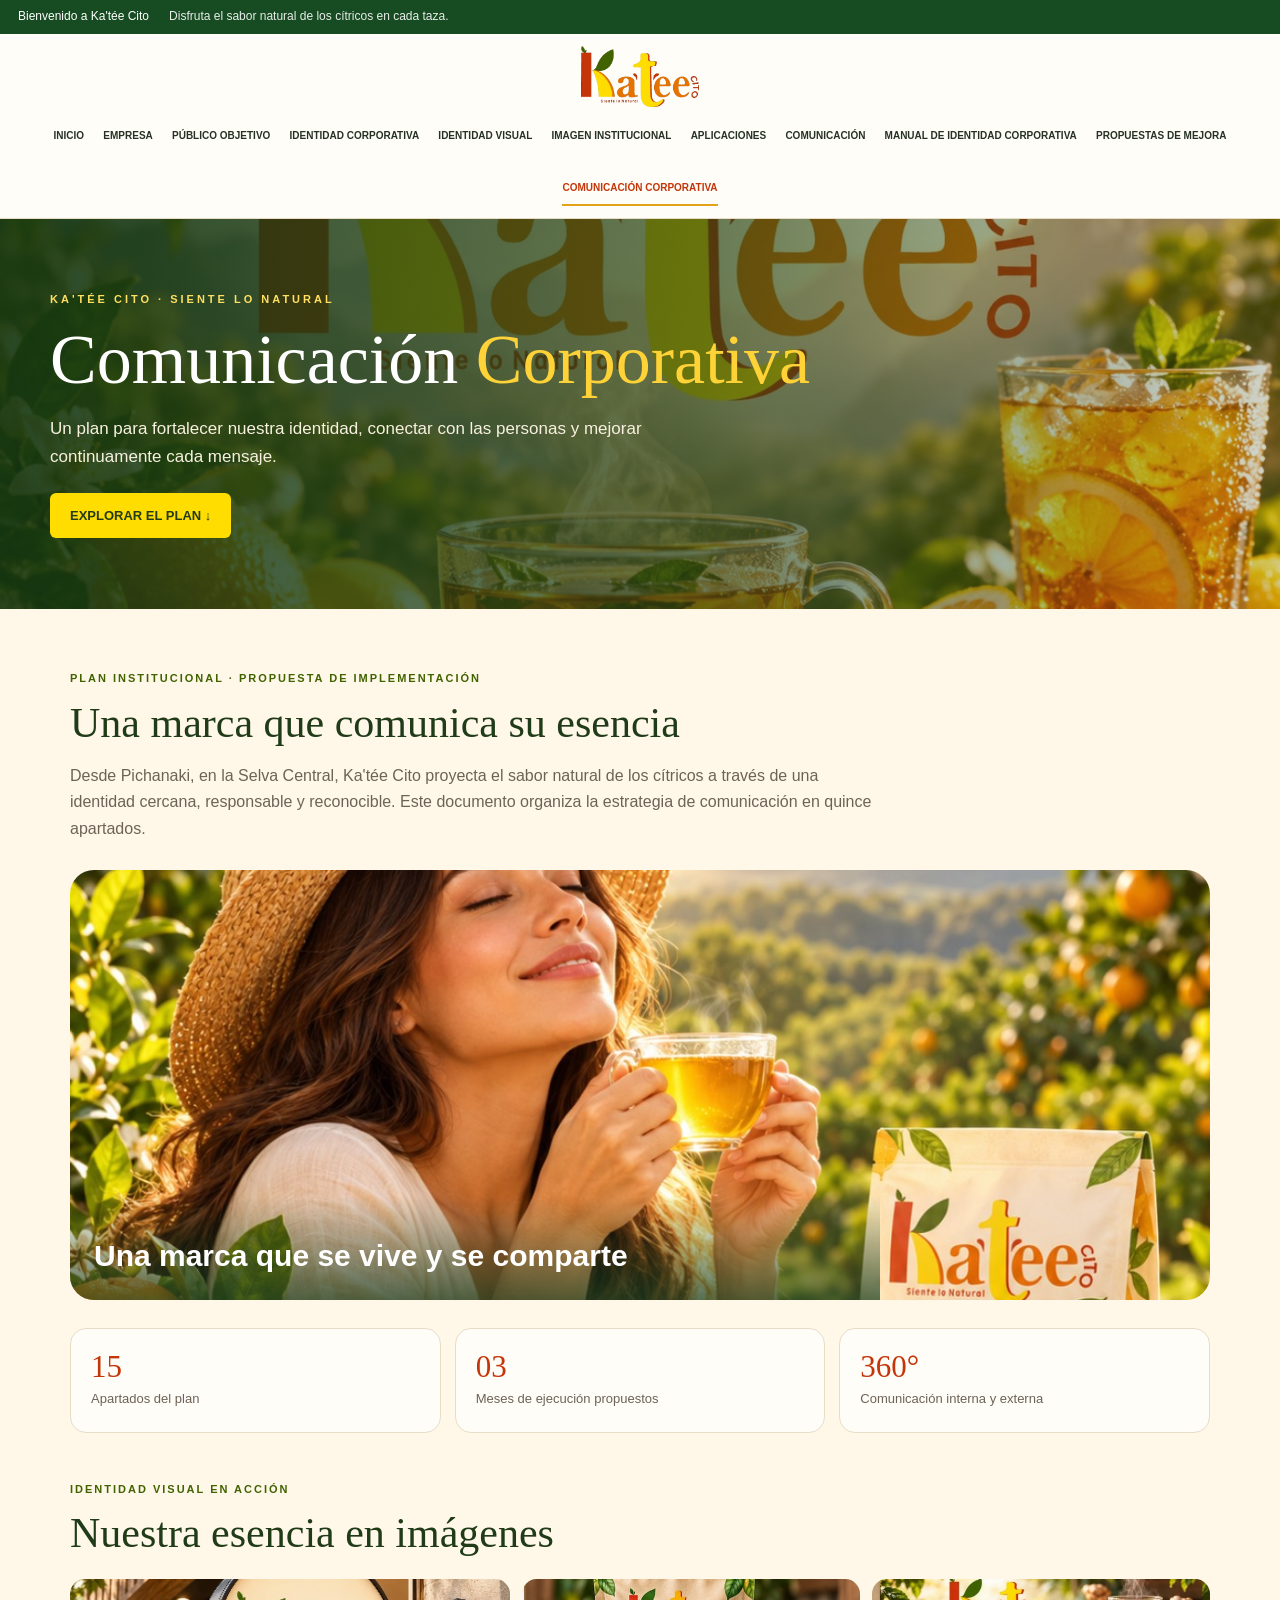
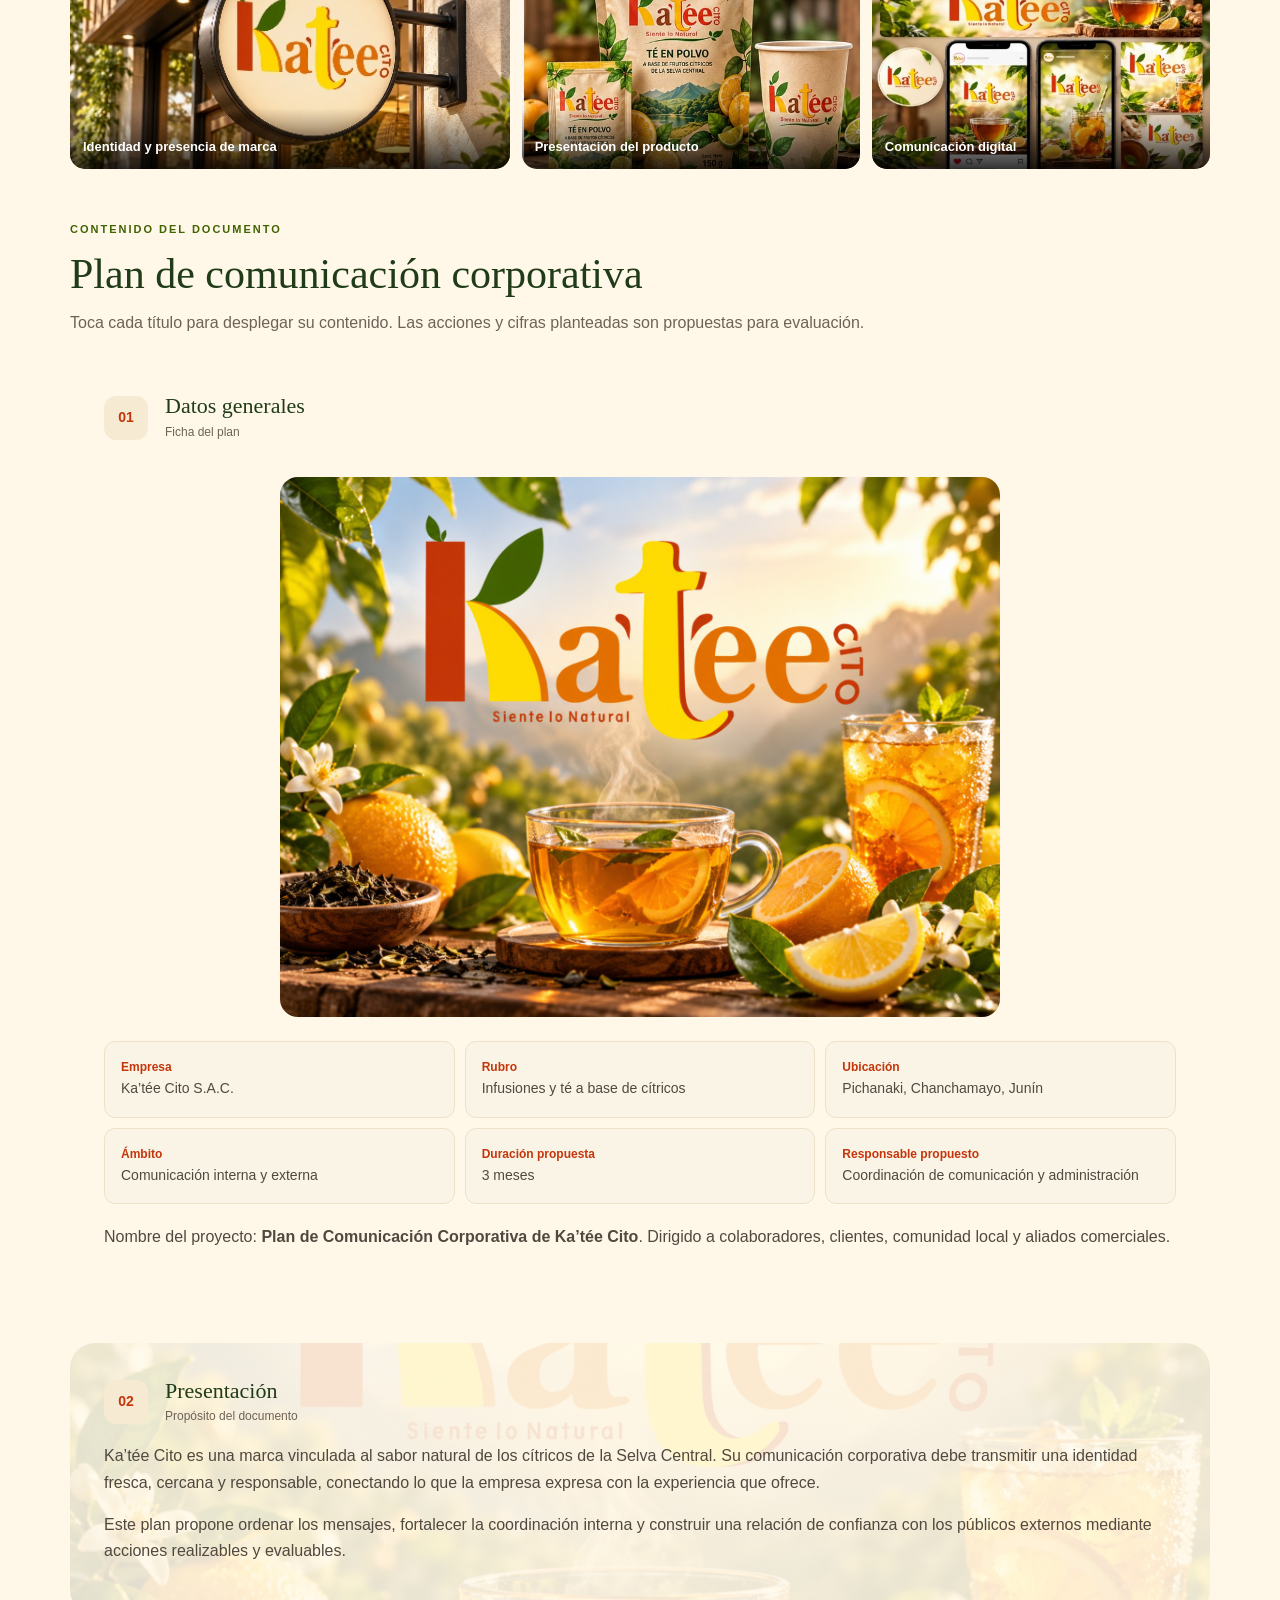
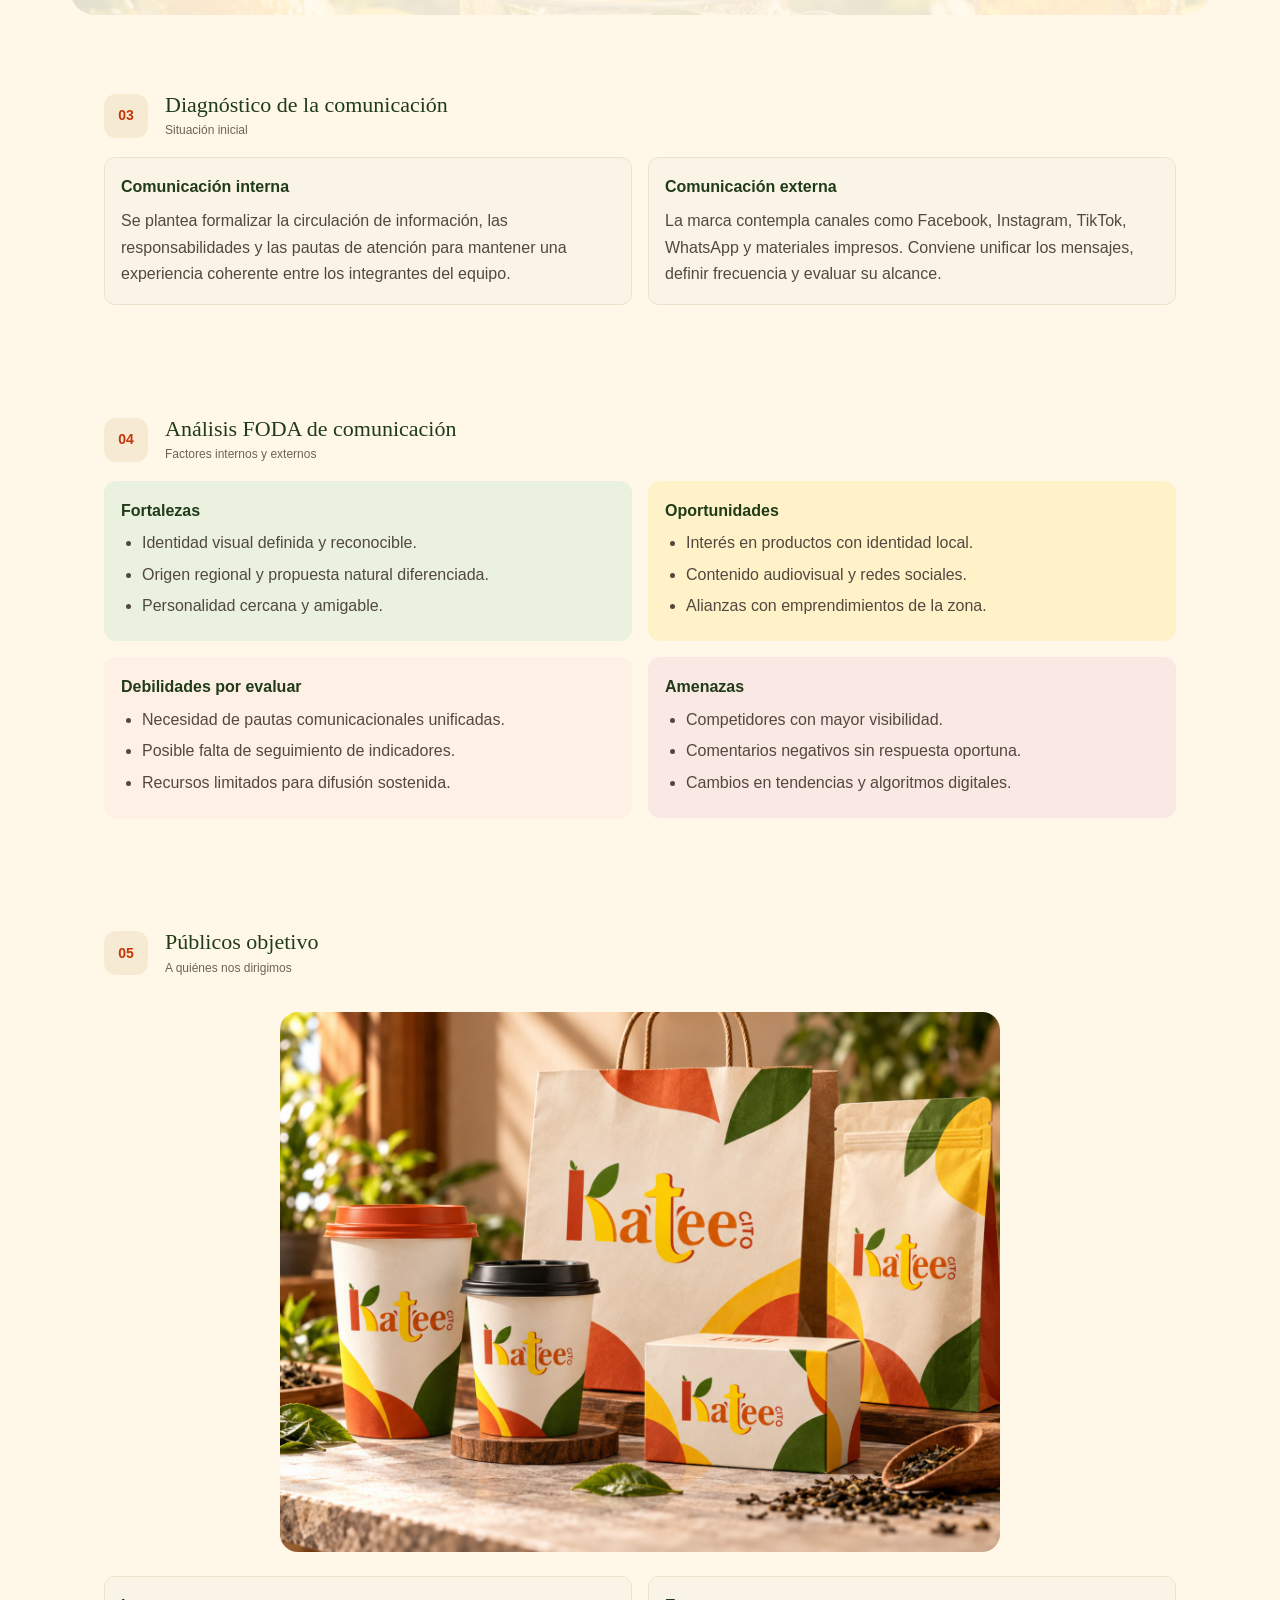
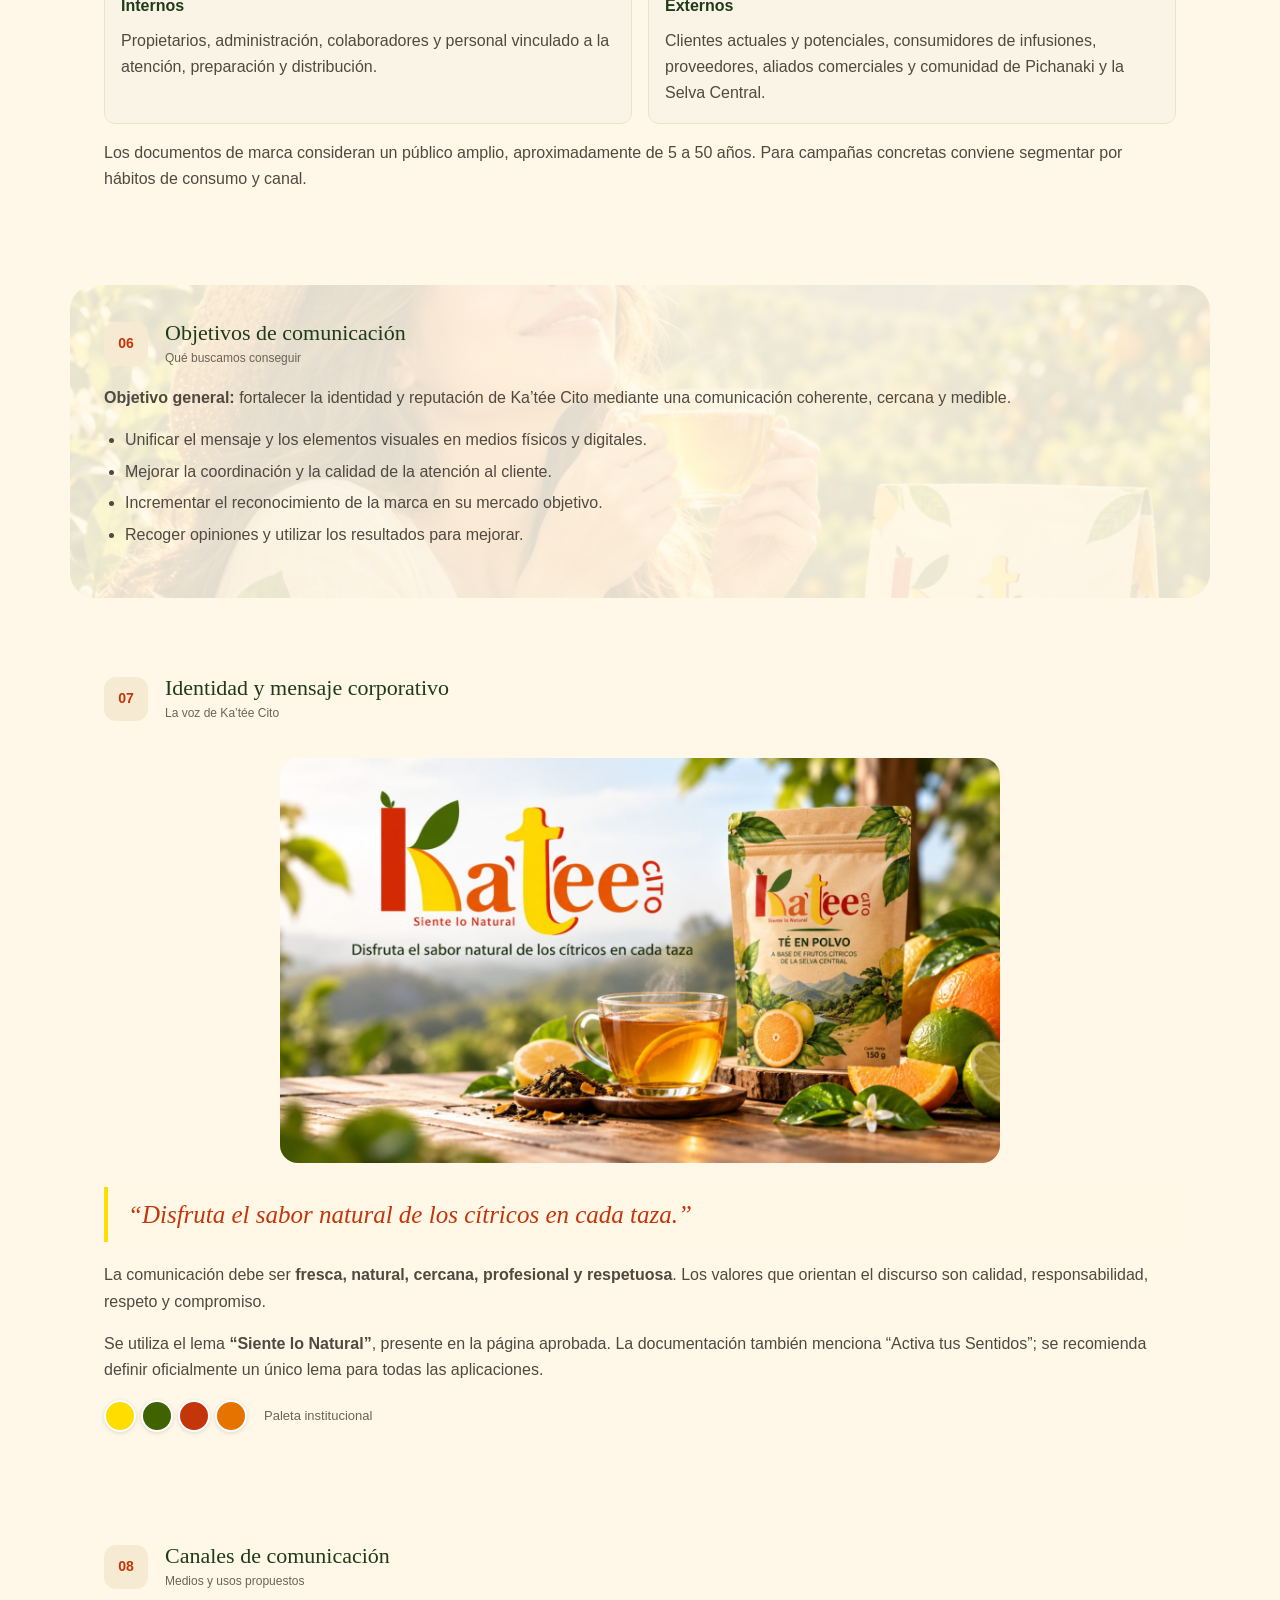
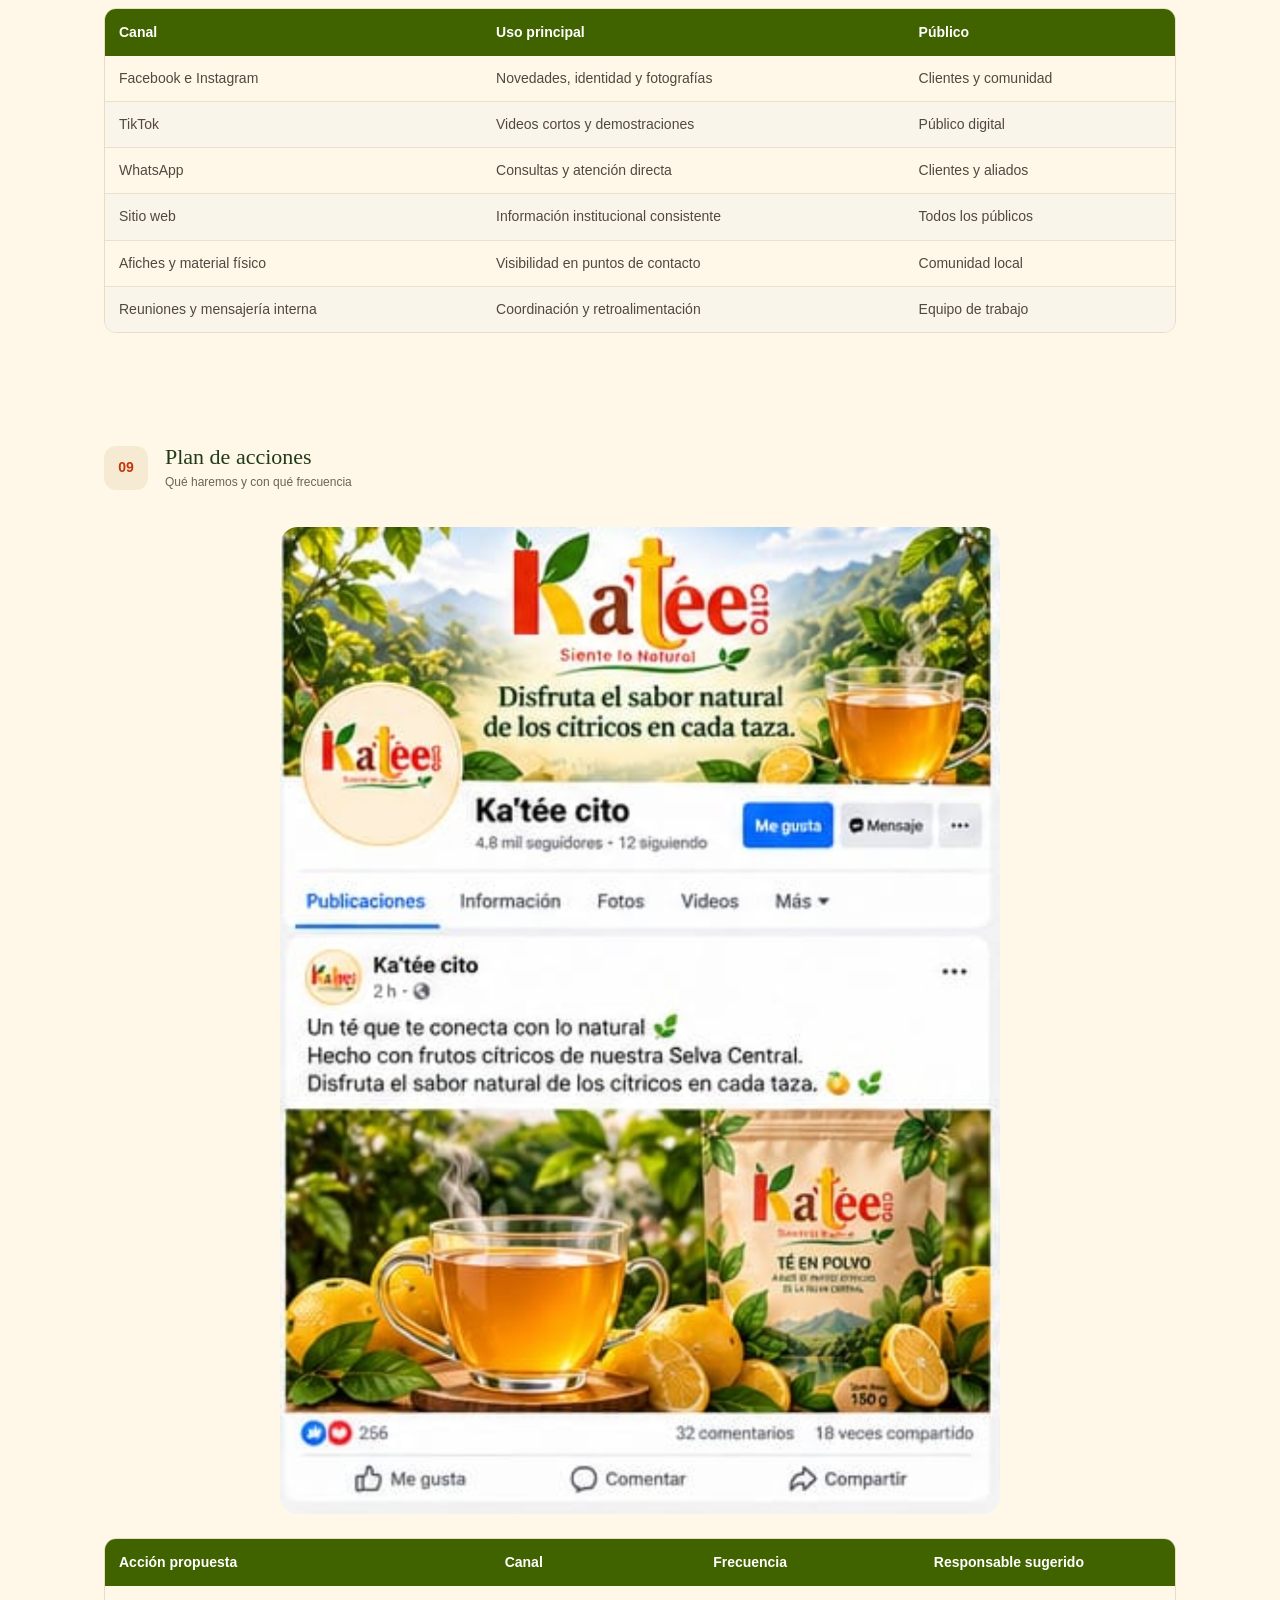
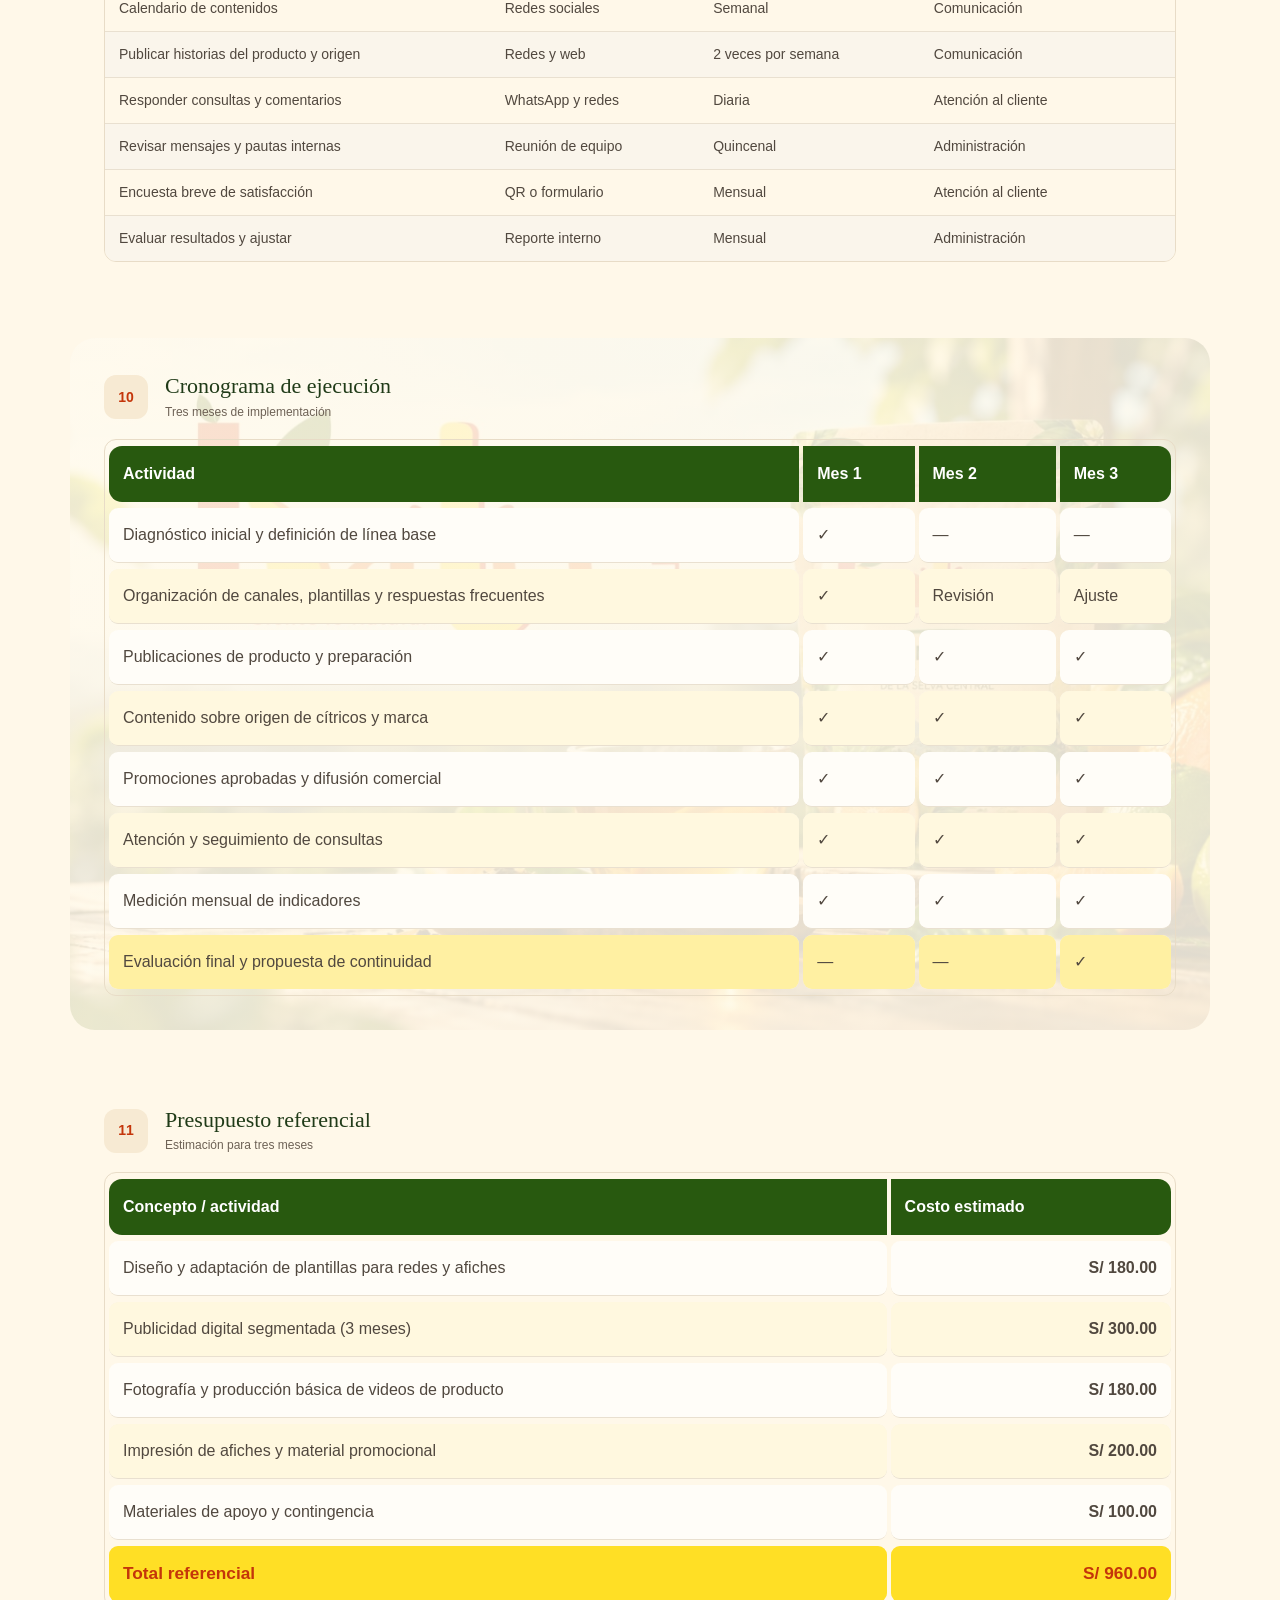
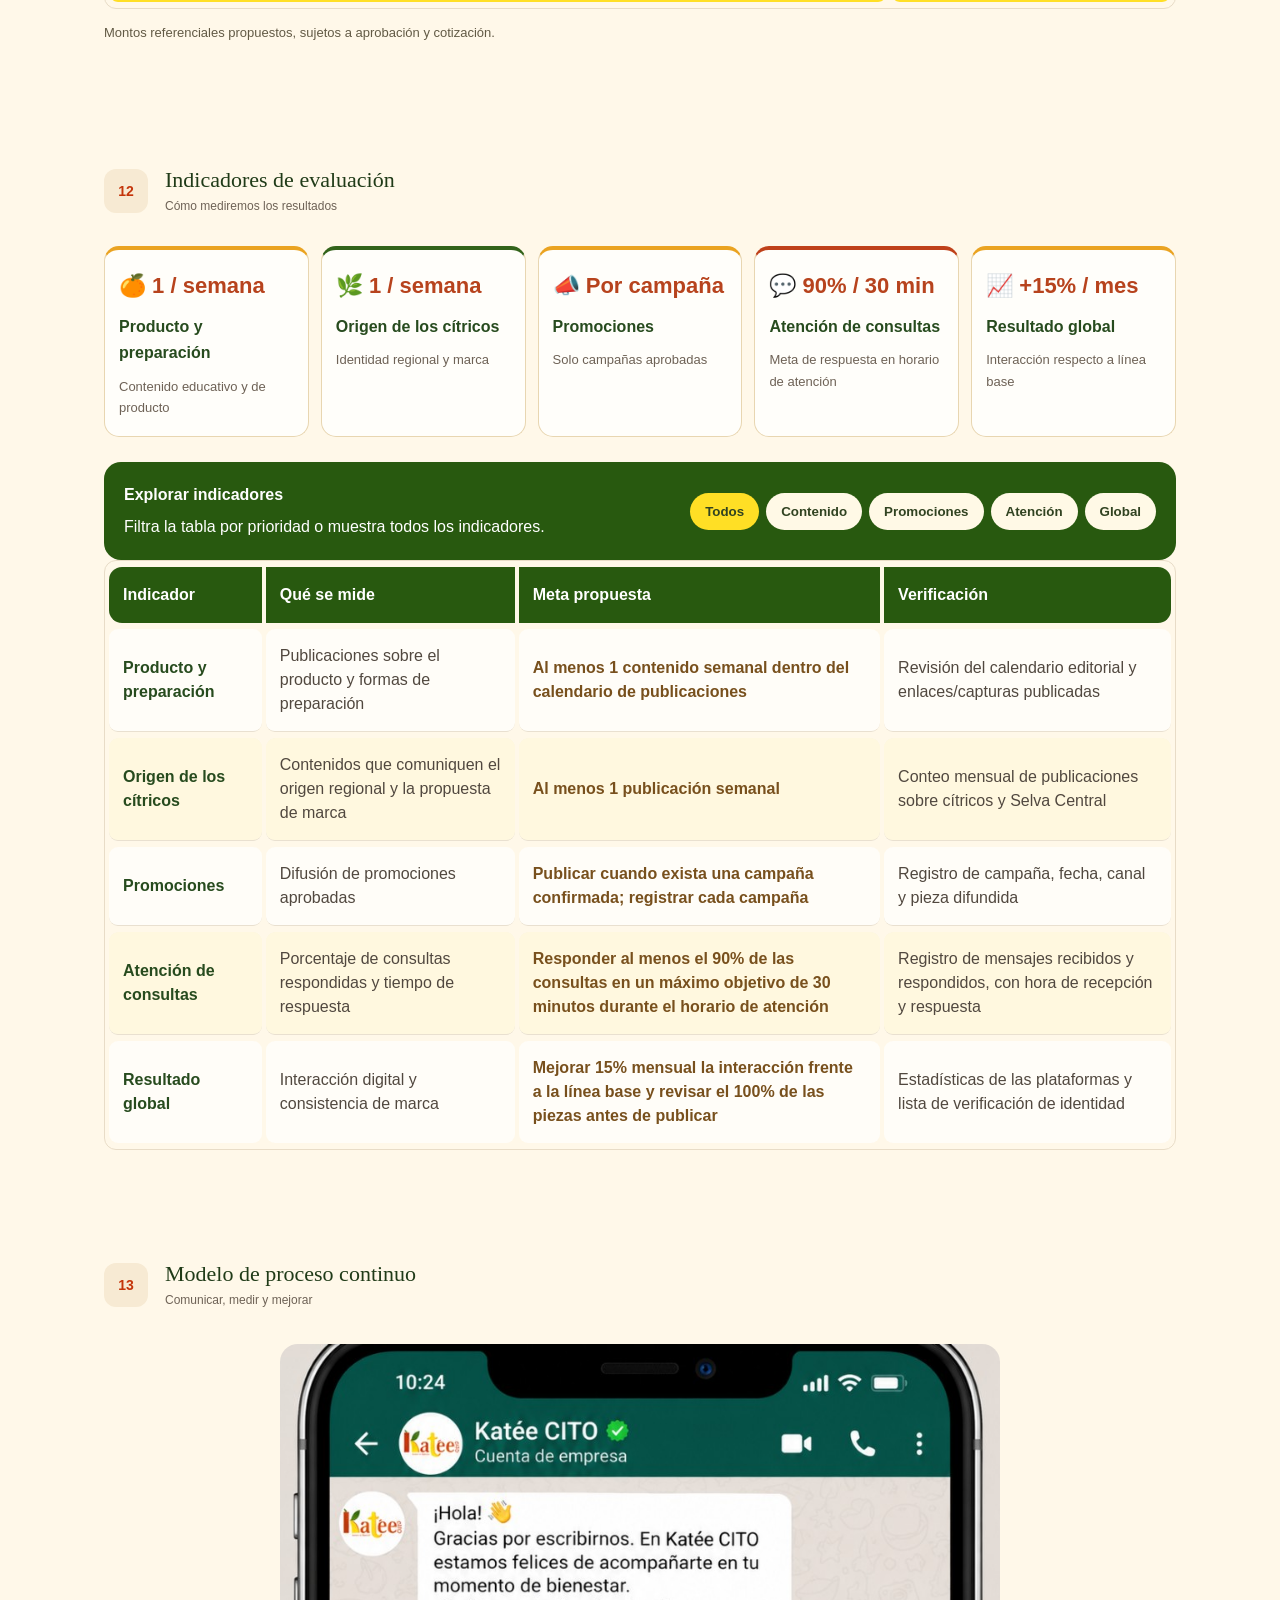
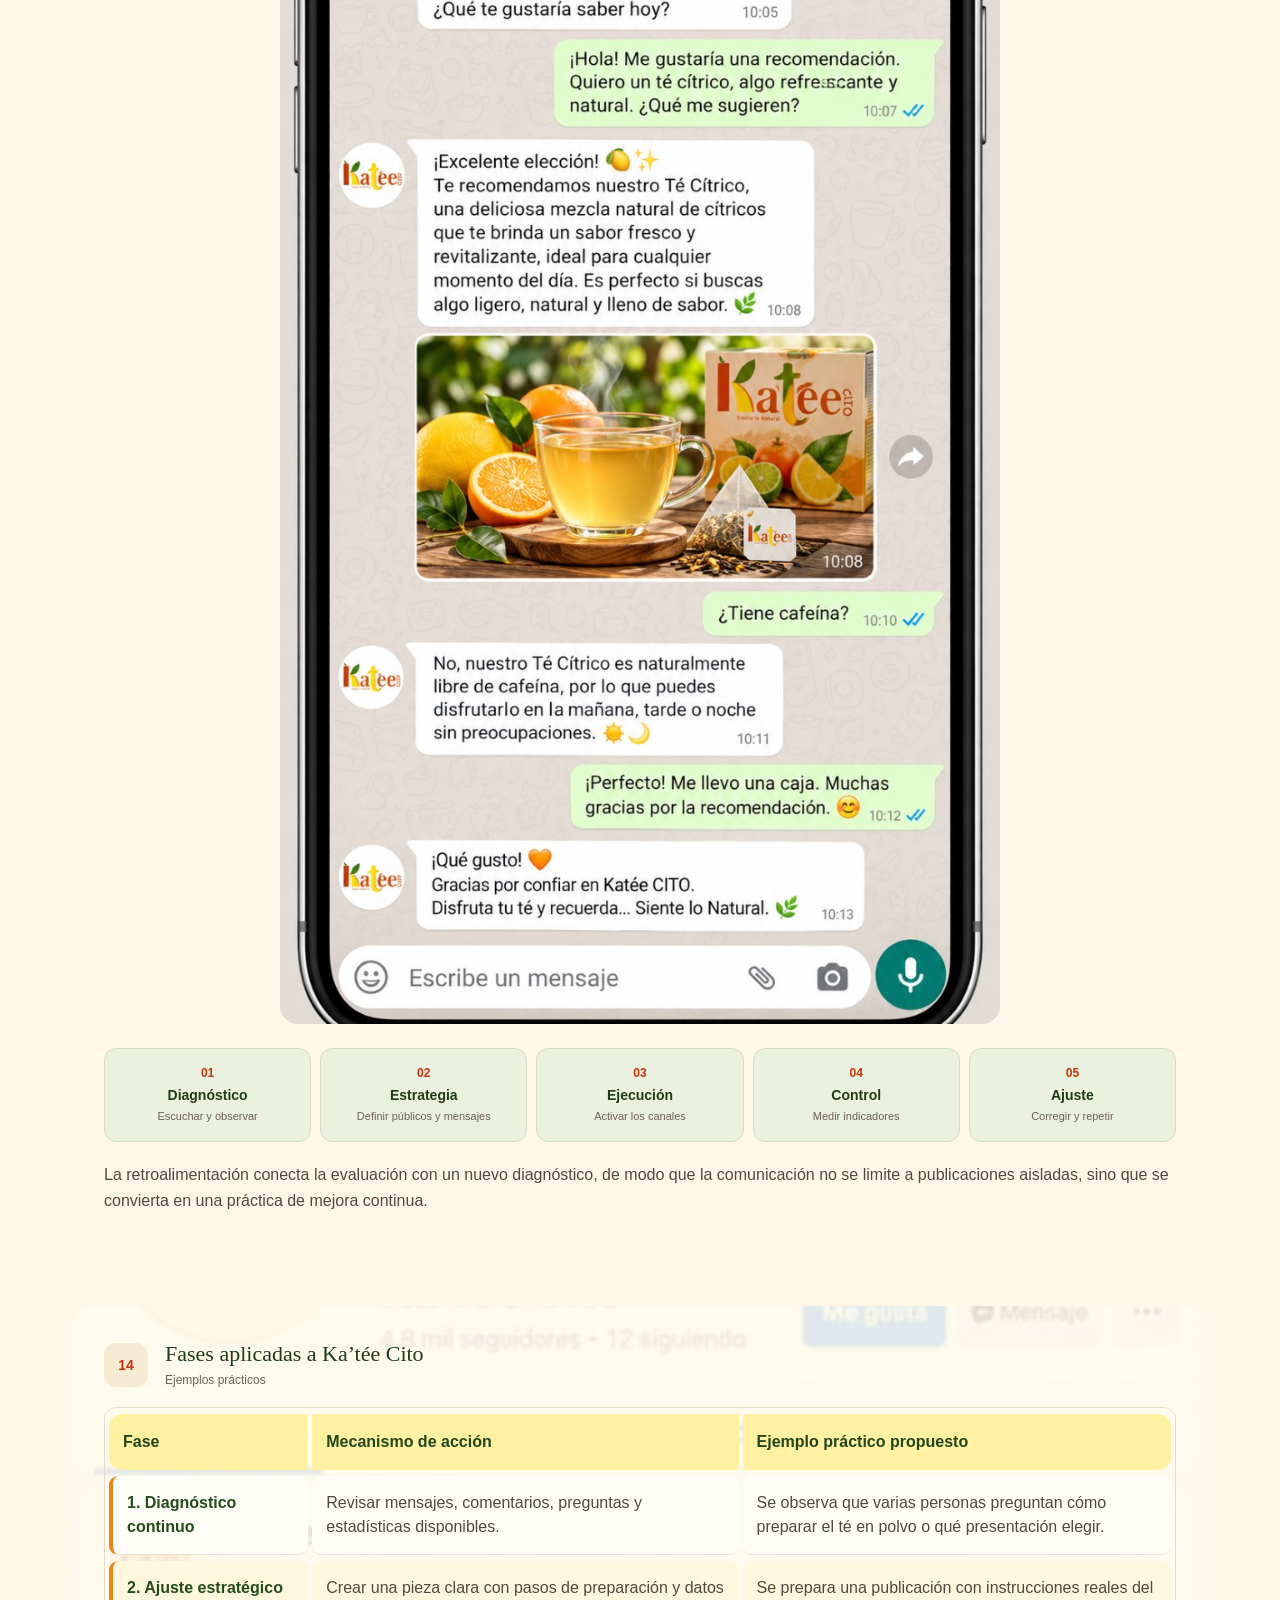
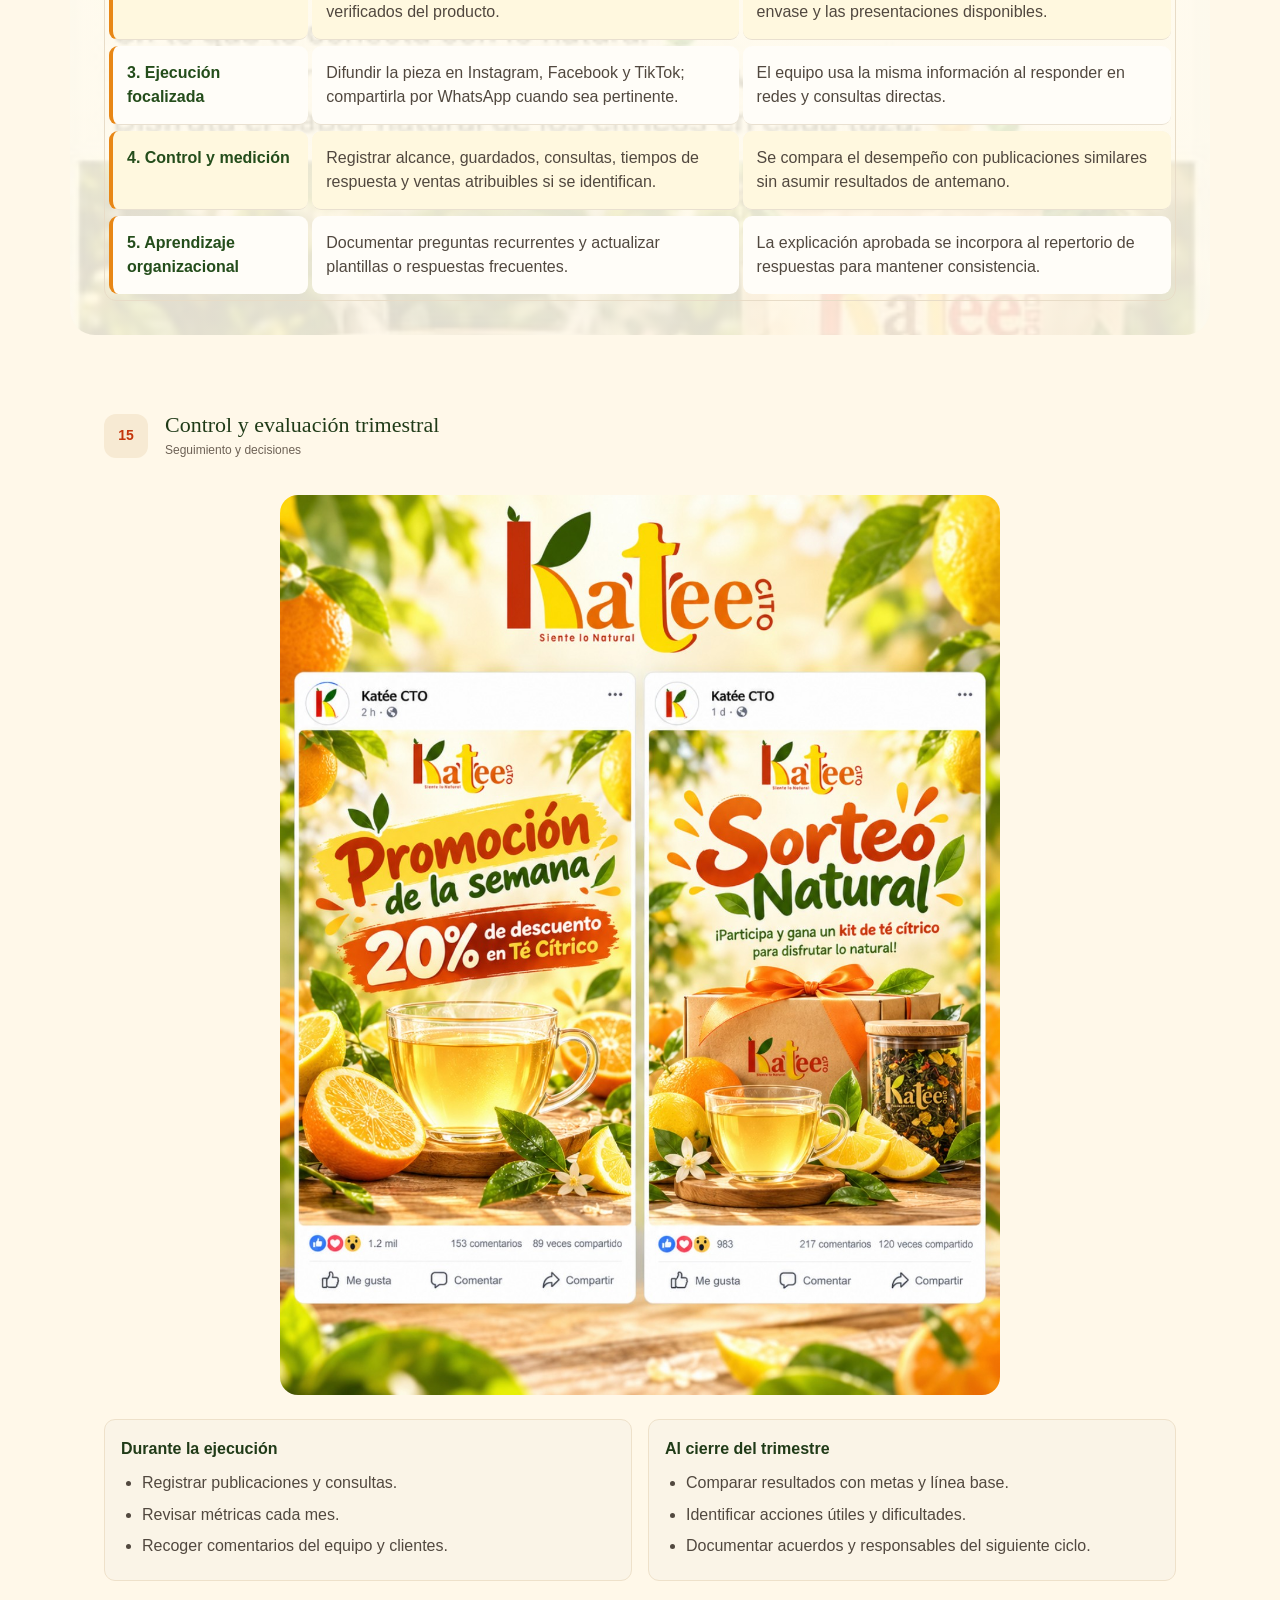
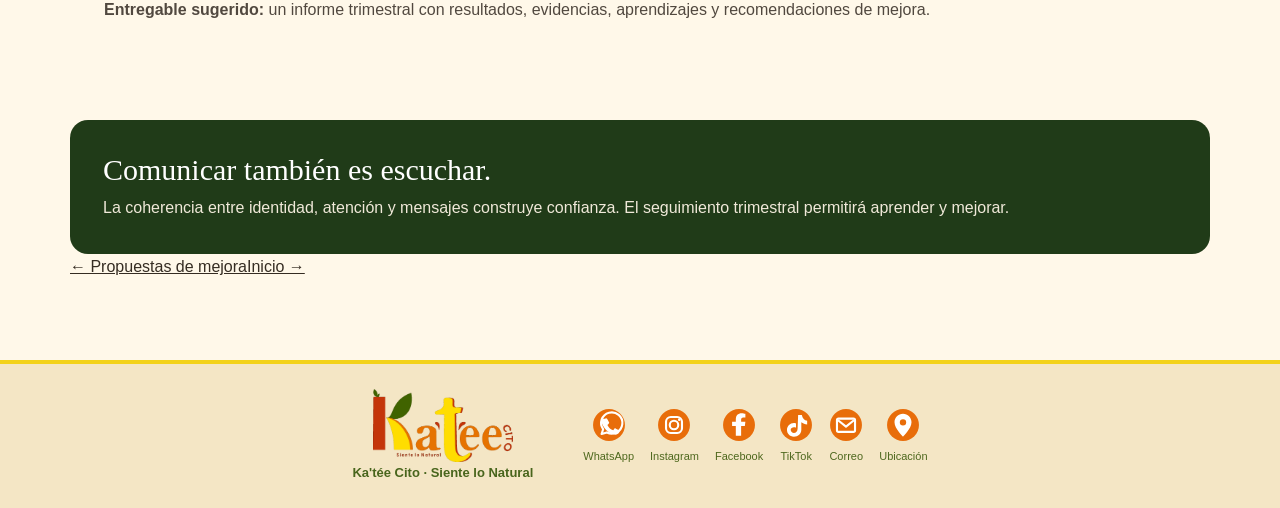
==== comunicacion-corporativa.html @ ebc29ef4 "Primera version Kateecito" ====
<!DOCTYPE html>

<html lang="es"><head><meta charset="utf-8"/><meta content="width=device-width, initial-scale=1" name="viewport"/><meta content="#fff8e9" name="theme-color"/><meta content="Plan de Comunicación Corporativa de Ka'tée Cito: diagnóstico, objetivos, acciones, cronograma y evaluación." name="description"/><title>Comunicación corporativa | Ka'tée Cito</title><style>
:root{--green:#406300;--dark:#203b18;--orange:#E67300;--red:#C4350A;--yellow:#FFDD00;--cream:#fff8e9;--ink:#352c22;--muted:#6e6256;--border:#e8dcc7}*{box-sizing:border-box}html{scroll-behavior:smooth}body{margin:0;background:var(--cream);color:var(--ink);font:16px/1.65 Arial,Helvetica,sans-serif}a{color:inherit}img{max-width:100%}.top-strip{background:#174b22;color:white;font-size:12px;padding:7px 18px}.top-strip>div{max-width:1320px;margin:auto;display:flex;gap:20px}.top-strip b{font-weight:400;opacity:.9}.site-header{background:#fffdf8;border-bottom:1px solid var(--border);position:relative;z-index:5}.navbar{max-width:1380px;margin:auto;padding:12px 22px;display:flex;flex-direction:column;align-items:center;gap:5px}.brand img{width:142px;height:61px;object-fit:contain}.nav-links{display:flex;justify-content:center;align-items:center;gap:clamp(9px,1.5vw,22px);flex-wrap:wrap}.nav-links a{font-size:clamp(10px,.78vw,12px);font-weight:700;text-decoration:none;text-transform:uppercase;white-space:nowrap;padding:8px 0;color:#263124}.nav-links a:hover,.nav-links a.active{color:var(--red);border-bottom:2px solid #e2a21a}.hero{position:relative;isolation:isolate;min-height:390px;background:linear-gradient(100deg,rgba(20,45,14,.93),rgba(20,45,14,.76) 58%,rgba(20,45,14,.35)),url('img/hero-final/empresa.jpg') center/cover;color:white;display:flex;align-items:center}.hero-inner{width:min(1180px,calc(100% - 36px));margin:auto;padding:65px 0}.eyebrow{display:block;color:#ffdf62;letter-spacing:3px;font-weight:800;font-size:11px;text-transform:uppercase}.hero h1{font:normal clamp(39px,6vw,70px)/1.06 Georgia,serif;max-width:790px;margin:14px 0 18px}.hero h1 em{font-style:normal;color:#ffd338}.hero p{max-width:650px;color:#f8f1df;font-size:17px;margin:0 0 22px}.hero-btn{display:inline-block;background:var(--yellow);color:#233b17;padding:12px 20px;text-decoration:none;font-weight:800;border-radius:6px;font-size:13px}.container{max-width:1180px;margin:auto;padding:55px 20px}.kicker{font-size:11px;letter-spacing:2px;font-weight:800;color:var(--green);text-transform:uppercase}.intro h2,.chapter-title{font:normal clamp(29px,4vw,42px)/1.15 Georgia,serif;color:var(--dark);margin:8px 0 12px}.intro p{max-width:810px;color:var(--muted)}.stat-grid{display:grid;grid-template-columns:repeat(3,1fr);gap:14px;margin:28px 0 42px}.stat{background:#fffdf8;border:1px solid var(--border);border-radius:16px;padding:20px}.stat b{display:block;color:var(--red);font:normal 31px Georgia,serif}.stat span{color:var(--muted);font-size:13px}.gallery{display:grid;grid-template-columns:1.3fr 1fr 1fr;gap:12px;margin:22px 0 46px}.gallery figure{margin:0;position:relative;min-height:190px;border-radius:15px;overflow:hidden;background:#e7d8bc}.gallery img{width:100%;height:100%;position:absolute;inset:0;object-fit:cover}.gallery figcaption{position:absolute;bottom:0;left:0;right:0;background:linear-gradient(transparent,rgba(0,0,0,.8));color:#fff;padding:28px 13px 12px;font-size:13px;font-weight:700}.section{background:#fffdf9;border:1px solid var(--border);border-radius:15px;margin:12px 0;overflow:hidden;box-shadow:0 5px 18px rgba(68,52,25,.035);scroll-margin-top:20px}.section[open]{border-color:#ddc79c;box-shadow:0 9px 24px rgba(68,52,25,.07)}.section summary{display:flex;align-items:center;gap:17px;padding:20px 24px;cursor:pointer;list-style:none}.section summary::-webkit-details-marker{display:none}.num{flex:none;width:44px;height:44px;display:grid;place-items:center;background:#f7ead3;border-radius:12px;color:var(--red);font-weight:800;font-size:14px}.summary-copy{flex:1;min-width:0}.summary-copy strong{display:block;color:var(--dark);font:normal 22px/1.25 Georgia,serif}.summary-copy small{display:block;color:var(--muted);font-size:12px;margin-top:3px}.chev{font-size:26px;color:var(--orange);transition:transform .2s}.section[open] .chev{transform:rotate(180deg)}.section-body{padding:0 24px 26px 85px;color:#51483f}.section-body p:first-child{margin-top:0}.section-body h4{color:var(--dark);margin:0 0 8px;font-size:16px}.section-body ul{padding-left:21px}.section-body li{margin:5px 0}.facts{display:grid;grid-template-columns:repeat(3,1fr);gap:10px;margin-bottom:20px}.facts div,.soft{background:#faf4e7;border:1px solid #eee1ca;padding:16px;border-radius:11px}.facts b{display:block;color:var(--red);font-size:12px}.facts span{display:block;font-size:14px}.twocol{display:grid;grid-template-columns:1fr 1fr;gap:12px}.soft p,.soft ul{margin:0}.foda{display:grid;grid-template-columns:1fr 1fr;gap:12px}.foda>div{padding:17px;border-radius:12px}.foda h4{margin:0 0 6px}.foda ul{margin:0}.f1{background:#eaf1df}.f2{background:#fff2c9}.f3{background:#fff0e5}.f4{background:#f9e8e3}.quote{font:italic 25px/1.4 Georgia,serif;color:var(--red);border-left:4px solid var(--yellow);padding:10px 20px;margin:12px 0 20px;background:#fff8e7}.colors{display:flex;align-items:center;gap:5px;flex-wrap:wrap}.colors i{display:block;width:32px;height:32px;border-radius:50%;border:2px solid white;box-shadow:0 1px 4px #0002}.colors span{margin-left:12px;font-size:13px;color:var(--muted)}.tablewrap{overflow-x:auto;border:1px solid var(--border);border-radius:12px}table{width:100%;border-collapse:collapse;min-width:580px;font-size:14px}th{text-align:left;background:#406300;color:#fff;padding:12px 14px}td{padding:11px 14px;border-bottom:1px solid #e9e0d0;vertical-align:top}tbody tr:nth-child(even){background:#faf5eb}tbody tr:last-child td{border-bottom:0}.total{font-weight:800;color:var(--red);background:#fff1c8!important}.schedule td:not(:first-child){text-align:center;color:var(--green);font-weight:800}.note{font-size:13px;color:#756858;margin-top:13px!important}.process{display:grid;grid-template-columns:repeat(5,1fr);gap:9px;margin-bottom:20px}.process div{background:#eaf1df;border:1px solid #d2dfc2;padding:15px 9px;border-radius:12px;text-align:center}.process b{display:block;color:var(--red);font-size:12px}.process strong{display:block;color:var(--dark);font-size:14px}.process span{display:block;font-size:11px;color:var(--muted)}.closing{margin:46px 0 0;background:var(--dark);color:#fff;padding:33px;border-radius:18px}.closing h2{font:normal 30px Georgia,serif;margin:0 0 8px}.closing p{margin:0;color:#f0e9d9}.brand-footer{background:#f4e6c5;border-top:4px solid #f3d21b;margin-top:25px;padding:25px 18px}.brand-footer-inner{max-width:1180px;margin:auto;display:flex;justify-content:center;align-items:center;gap:50px}.footer-brand{display:flex;flex-direction:column;align-items:center}.footer-brand img{width:140px;max-height:82px;object-fit:contain}.footer-brand strong{color:#48651c;font-size:13px}.footer-contacts{display:flex;flex-wrap:wrap;justify-content:center;gap:16px}.footer-contacts a{display:flex;flex-direction:column;align-items:center;text-decoration:none;color:#4e681e;gap:5px}.footer-contacts img{width:34px;height:34px;object-fit:contain}.footer-contacts small{font-size:11px}@media(max-width:800px){.facts{grid-template-columns:repeat(2,1fr)}.process{grid-template-columns:repeat(3,1fr)}.gallery{grid-template-columns:1fr 1fr}.gallery figure:first-child{grid-column:1/-1;min-height:240px}.brand-footer-inner{flex-direction:column;gap:16px}}@media(max-width:540px){.top-strip{font-size:9px}.top-strip b{display:none}.navbar{padding:8px}.brand img{width:119px;height:48px}.nav-links{gap:3px 12px}.nav-links a{font-size:10px;padding:5px 0}.hero{min-height:370px}.hero-inner{padding:50px 0}.hero p{font-size:15px}.container{padding:35px 15px}.stat-grid{grid-template-columns:1fr 1fr;gap:9px}.stat:last-child{grid-column:1/-1}.stat{padding:15px}.gallery{grid-template-columns:1fr}.gallery figure,.gallery figure:first-child{grid-column:auto;min-height:220px}.section summary{padding:16px 13px;gap:11px}.num{width:38px;height:38px}.summary-copy strong{font-size:18px}.section-body{padding:0 14px 22px}.facts,.twocol,.foda{grid-template-columns:1fr}.process{grid-template-columns:repeat(2,1fr)}.closing{padding:24px}.footer-contacts{display:grid;grid-template-columns:repeat(3,1fr);gap:12px}}@media(prefers-reduced-motion:reduce){html{scroll-behavior:auto}.chev{transition:none}}
.chapter-head{display:flex;align-items:center;gap:17px;padding:20px 24px}.section{margin:24px 0}.section-body{padding-top:6px}.chapter-head .chev{display:none}@media(max-width:540px){.chapter-head{padding:16px 13px;gap:11px}}
</style><style>
/* Diseño editorial: imágenes independientes, secciones abiertas y fondos suaves */
#plan .editorial-section{position:relative;display:grid;grid-template-columns:minmax(0,1fr) minmax(210px,.75fr);align-items:center;gap:clamp(18px,3vw,42px);padding:clamp(20px,3vw,42px);margin:28px 0;border:0;border-radius:25px;box-shadow:none!important;background:transparent!important;transform:none!important;overflow:hidden}
#plan .editorial-section:nth-child(even){background:linear-gradient(110deg,#fff4da9e,#f1f6e4b0)!important}
#plan .editorial-section .section-body{min-width:0;grid-column:1;grid-row:2}
#plan .editorial-section .section-heading{grid-column:1/-1;grid-row:1;z-index:1}
#plan .editorial-section .editorial-image{grid-column:2;grid-row:2;margin:0;align-self:stretch;min-height:220px;border-radius:22px;overflow:hidden}
#plan .editorial-section .editorial-image img{width:100%;height:100%;min-height:220px;max-height:480px;object-fit:cover;transition:transform .5s ease}
#plan .editorial-section .editorial-image:hover img{transform:scale(1.05)}
#plan .editorial-section.layout-photo-left:has(.editorial-image) .editorial-image{grid-column:1}
#plan .editorial-section.layout-photo-left:has(.editorial-image) .section-body{grid-column:2}
#plan .editorial-section:not(:has(.editorial-image)) .section-body{grid-column:1/-1}
#plan .editorial-section.photo-background{background:linear-gradient(90deg,rgba(255,251,240,.94),rgba(255,249,227,.88)),var(--editorial-bg) center/cover!important}
#plan .editorial-section .section-body>div,#plan .editorial-section .section-body>article{max-width:100%}
.editorial-feature{position:relative;margin:28px 0 6px;overflow:hidden;border-radius:24px;min-height:260px}
.editorial-feature img{width:100%;height:clamp(260px,38vw,430px);object-fit:cover;display:block}
.editorial-feature p{position:absolute;bottom:0;left:0;right:0;margin:0;padding:35px 24px 20px;background:linear-gradient(transparent,#1d3f20bd);color:white;font-weight:800;font-size:clamp(18px,3vw,30px)}
@media(max-width:750px){#plan .editorial-section{display:flex;flex-direction:column;align-items:stretch;padding:20px 12px;gap:16px}#plan .editorial-section .editorial-image{width:100%;min-height:0}#plan .editorial-section .editorial-image img{min-height:0;height:230px}#plan .editorial-section.layout-photo-left:has(.editorial-image) .editorial-image{order:2}#plan .editorial-section .section-body{order:3}#plan .editorial-section .section-heading{order:1}}
@media(prefers-reduced-motion:reduce){#plan .editorial-section .editorial-image img{transition:none}}
</style><style>
/* Revisión final de comunicación corporativa */
#plan{position:relative;isolation:isolate}#plan:before{content:"";position:absolute;inset:0;background:url('img/comunicacion-viva/1000011524.jpg') center top/cover fixed;opacity:.095;z-index:-1;pointer-events:none}
#plan .editorial-section,#plan .editorial-section:nth-child(even){display:block!important;background:transparent!important;padding:clamp(16px,3vw,34px)!important;margin:22px 0 42px!important}
#plan .editorial-section .chapter-head{padding:0 0 16px!important}#plan .editorial-section .section-body{width:100%!important;max-width:none!important;padding:0!important}
#plan .editorial-section .editorial-image{display:block!important;width:min(100%,720px)!important;margin:18px auto 24px!important;min-height:0!important;overflow:visible!important;border-radius:18px!important}
#plan .editorial-section .editorial-image img{display:block!important;width:100%!important;height:auto!important;max-height:none!important;min-height:0!important;object-fit:contain!important;border-radius:18px!important}
#plan .editorial-section .editorial-image:hover img{transform:none!important}
#plan .editorial-section.photo-background{background:linear-gradient(rgba(255,250,236,.88),rgba(255,250,236,.88)),var(--editorial-bg) center/cover!important}
#plan .section-body .twocol,#plan .section-body .foda{gap:16px}#plan .section-body .soft{min-width:0}#plan .section-body p{overflow-wrap:anywhere}
.reference-table{width:100%;border-collapse:separate;border-spacing:4px 6px;font-size:clamp(13px,1.4vw,16px);line-height:1.5;min-width:580px}.reference-table th{background:#28590f;color:#fff;padding:16px 14px;text-align:left}.reference-table th:first-child{border-radius:13px 0 0 13px}.reference-table th:last-child{border-radius:0 13px 13px 0}.reference-table td{padding:15px 14px;background:#fffdf8;border-radius:9px;vertical-align:middle}.reference-table tbody tr:nth-child(even) td{background:#fff8df}.reference-table td:not(:first-child){text-align:left}.reference-table.highlight-row td,.reference-table .highlight-row td{background:#fff0a2!important}.reference-table .total td{background:#ffdf25!important;font-weight:800;font-size:1.08em}.budget-table td:last-child{font-weight:700;text-align:right}.budget-note{font-size:13px;color:#625a45}.phases-table{min-width:720px}.phases-table th{background:#fff0a2;color:#234619}.phases-table td:first-child{font-weight:800;color:#244d1b;border-left:4px solid #e88716}.phases-table td{vertical-align:top}
.indicator-cards{display:grid;grid-template-columns:repeat(5,minmax(0,1fr));gap:12px;margin:14px 0 25px}.indicator-cards>div{background:#fffefa;border:1px solid #e8d6b1;border-top:4px solid #eaa321;border-radius:15px;padding:18px 14px;display:flex;flex-direction:column;gap:9px}.indicator-cards>div:nth-child(2){border-top-color:#32631a}.indicator-cards>div:nth-child(4){border-top-color:#bf411a}.indicator-cards b{color:#b7431d;font-size:clamp(16px,1.8vw,22px)}.indicator-cards strong{color:#274b1e}.indicator-cards span{font-size:13px;color:#6e6256}.indicator-filter{background:#28590f;color:white;border-radius:17px;padding:20px;display:flex;justify-content:space-between;gap:18px;align-items:center}.indicator-filter>div:first-child{display:flex;flex-direction:column;gap:5px}.filter-buttons{display:flex;gap:7px;flex-wrap:wrap}.filter-buttons button{cursor:pointer;background:#fff9e6;color:#314321;border:0;border-radius:40px;padding:11px 15px;font-weight:700}.filter-buttons button.selected{background:#ffdf25}.indicator-table td:first-child{font-weight:700;color:#274b1e}.indicator-table td:nth-child(3){font-weight:700;color:#78501d}.indicator-table{min-width:780px}.indicator-table tr[hidden]{display:none!important}.tablewrap{overflow-x:auto;max-width:100%;-webkit-overflow-scrolling:touch}
@media(max-width:850px){.indicator-cards{grid-template-columns:repeat(2,minmax(0,1fr))}.indicator-filter{flex-direction:column;align-items:stretch}}
@media(max-width:540px){#plan .editorial-section{padding:12px 4px!important}#plan .editorial-section .editorial-image img{height:auto!important}.indicator-cards{grid-template-columns:1fr 1fr;gap:8px}.indicator-cards>div{padding:12px 10px}.indicator-cards>div:last-child{grid-column:1/-1}.filter-buttons button{padding:9px 11px;font-size:12px}.reference-table{font-size:13px}}
</style></head><body><div class="top-strip"><div><span>Bienvenido a Ka'tée Cito</span><b>Disfruta el sabor natural de los cítricos en cada taza.</b></div></div><header class="site-header"><nav class="navbar"><a class="brand" href="index.html"><img alt="Logo Ka'tée Cito" src="img/logo-kateecito.png"/></a><div class="nav-links"><a href="index.html">Inicio</a><a href="empresa.html">Empresa</a><a href="publico.html">Público objetivo</a><a href="identidad-corporativa.html">Identidad corporativa</a><a href="identidad-visual.html">Identidad visual</a><a href="imagen-institucional.html">Imagen institucional</a><a href="aplicaciones.html">Aplicaciones</a><a href="comunicacion.html">Comunicación</a><a href="manual-identidad.html">Manual de identidad corporativa</a><a href="propuestas-mejora.html">Propuestas de mejora</a><a aria-current="page" class="active" href="comunicacion-corporativa.html">Comunicación corporativa</a></div></nav></header><section class="hero" style="background:linear-gradient(95deg,rgba(20,55,17,.92),rgba(27,61,18,.65) 55%,rgba(25,48,12,.18)),url('img/comunicacion-viva/1000011520.png') center/cover"><div class="hero-inner"><span class="eyebrow">Ka'tée Cito · Siente lo Natural</span><h1>Comunicación <em>Corporativa</em></h1><p>Un plan para fortalecer nuestra identidad, conectar con las personas y mejorar continuamente cada mensaje.</p><a class="hero-btn" href="#plan">EXPLORAR EL PLAN ↓</a></div></section><main class="container"><section class="intro"><span class="kicker">Plan institucional · Propuesta de implementación</span><h2>Una marca que comunica su esencia</h2><p>Desde Pichanaki, en la Selva Central, Ka'tée Cito proyecta el sabor natural de los cítricos a través de una identidad cercana, responsable y reconocible. Este documento organiza la estrategia de comunicación en quince apartados.</p><div class="editorial-feature"><img alt="Experiencia natural Ka’tée Cito" loading="lazy" src="img/comunicacion-viva/1000011519.png"/><p>Una marca que se vive y se comparte</p></div></section><div class="stat-grid"><div class="stat"><b>15</b><span>Apartados del plan</span></div><div class="stat"><b>03</b><span>Meses de ejecución propuestos</span></div><div class="stat"><b>360°</b><span>Comunicación interna y externa</span></div></div><span class="kicker">Identidad visual en acción</span><h2 class="chapter-title">Nuestra esencia en imágenes</h2><div class="gallery"><figure><img alt="Imagen de la identidad comercial de Ka'tée Cito" loading="lazy" src="img/galeria/letrero-1.jpg"/><figcaption>Identidad y presencia de marca</figcaption></figure><figure><img alt="Aplicación de marca en empaques" loading="lazy" src="img/galeria/empaque-1.jpg"/><figcaption>Presentación del producto</figcaption></figure><figure><img alt="Comunicación de la marca en redes sociales" loading="lazy" src="img/galeria/redes-general.jpg"/><figcaption>Comunicación digital</figcaption></figure></div><section id="plan"><span class="kicker">Contenido del documento</span><h2 class="chapter-title">Plan de comunicación corporativa</h2><p style="color:var(--muted);margin-top:0">Toca cada título para desplegar su contenido. Las acciones y cifras planteadas son propuestas para evaluación.</p><section class="section editorial-section layout-photo-left" id="apartado-01" open=""><div class="chapter-head"><span class="num">01</span><span class="summary-copy"><strong>Datos generales</strong><small>Ficha del plan</small></span><span aria-hidden="true" class="chev">⌄</span></div><figure class="editorial-image full-editorial-image"><img alt="Imagen de marca y comunicación Ka’tée Cito" loading="lazy" src="img/comunicacion-viva/1000011520.png"/></figure><div class="section-body"><div class="facts"><div><b>Empresa</b><span>Ka’tée Cito S.A.C.</span></div><div><b>Rubro</b><span>Infusiones y té a base de cítricos</span></div><div><b>Ubicación</b><span>Pichanaki, Chanchamayo, Junín</span></div><div><b>Ámbito</b><span>Comunicación interna y externa</span></div><div><b>Duración propuesta</b><span>3 meses</span></div><div><b>Responsable propuesto</b><span>Coordinación de comunicación y administración</span></div></div><p>Nombre del proyecto: <strong>Plan de Comunicación Corporativa de Ka’tée Cito</strong>. Dirigido a colaboradores, clientes, comunidad local y aliados comerciales.</p></div></section>
<section class="section editorial-section layout-photo-right photo-background" id="apartado-02" style="--editorial-bg:url('img/comunicacion-viva/1000011520.png')"><div class="chapter-head"><span class="num">02</span><span class="summary-copy"><strong>Presentación</strong><small>Propósito del documento</small></span><span aria-hidden="true" class="chev">⌄</span></div><div class="section-body"><p>Ka’tée Cito es una marca vinculada al sabor natural de los cítricos de la Selva Central. Su comunicación corporativa debe transmitir una identidad fresca, cercana y responsable, conectando lo que la empresa expresa con la experiencia que ofrece.</p><p>Este plan propone ordenar los mensajes, fortalecer la coordinación interna y construir una relación de confianza con los públicos externos mediante acciones realizables y evaluables.</p></div></section>
<section class="section editorial-section layout-photo-left" id="apartado-03"><div class="chapter-head"><span class="num">03</span><span class="summary-copy"><strong>Diagnóstico de la comunicación</strong><small>Situación inicial</small></span><span aria-hidden="true" class="chev">⌄</span></div><div class="section-body"><div class="twocol"><div class="soft"><h4>Comunicación interna</h4><p>Se plantea formalizar la circulación de información, las responsabilidades y las pautas de atención para mantener una experiencia coherente entre los integrantes del equipo.</p></div><div class="soft"><h4>Comunicación externa</h4><p>La marca contempla canales como Facebook, Instagram, TikTok, WhatsApp y materiales impresos. Conviene unificar los mensajes, definir frecuencia y evaluar su alcance.</p></div></div></div></section>
<section class="section editorial-section layout-photo-right" id="apartado-04"><div class="chapter-head"><span class="num">04</span><span class="summary-copy"><strong>Análisis FODA de comunicación</strong><small>Factores internos y externos</small></span><span aria-hidden="true" class="chev">⌄</span></div><div class="section-body"><div class="foda"><div class="f1"><h4>Fortalezas</h4><ul><li>Identidad visual definida y reconocible.</li><li>Origen regional y propuesta natural diferenciada.</li><li>Personalidad cercana y amigable.</li></ul></div><div class="f2"><h4>Oportunidades</h4><ul><li>Interés en productos con identidad local.</li><li>Contenido audiovisual y redes sociales.</li><li>Alianzas con emprendimientos de la zona.</li></ul></div><div class="f3"><h4>Debilidades por evaluar</h4><ul><li>Necesidad de pautas comunicacionales unificadas.</li><li>Posible falta de seguimiento de indicadores.</li><li>Recursos limitados para difusión sostenida.</li></ul></div><div class="f4"><h4>Amenazas</h4><ul><li>Competidores con mayor visibilidad.</li><li>Comentarios negativos sin respuesta oportuna.</li><li>Cambios en tendencias y algoritmos digitales.</li></ul></div></div></div></section>
<section class="section editorial-section layout-photo-left" id="apartado-05"><div class="chapter-head"><span class="num">05</span><span class="summary-copy"><strong>Públicos objetivo</strong><small>A quiénes nos dirigimos</small></span><span aria-hidden="true" class="chev">⌄</span></div><figure class="editorial-image full-editorial-image"><img alt="Imagen de marca y comunicación Ka’tée Cito" loading="lazy" src="img/comunicacion-viva/1000011500.png"/></figure><div class="section-body"><div class="twocol"><div class="soft"><h4>Internos</h4><p>Propietarios, administración, colaboradores y personal vinculado a la atención, preparación y distribución.</p></div><div class="soft"><h4>Externos</h4><p>Clientes actuales y potenciales, consumidores de infusiones, proveedores, aliados comerciales y comunidad de Pichanaki y la Selva Central.</p></div></div><p>Los documentos de marca consideran un público amplio, aproximadamente de 5 a 50 años. Para campañas concretas conviene segmentar por hábitos de consumo y canal.</p></div></section>
<section class="section editorial-section layout-photo-right photo-background" id="apartado-06" style="--editorial-bg:url('img/comunicacion-viva/1000011519.png')"><div class="chapter-head"><span class="num">06</span><span class="summary-copy"><strong>Objetivos de comunicación</strong><small>Qué buscamos conseguir</small></span><span aria-hidden="true" class="chev">⌄</span></div><div class="section-body"><p><strong>Objetivo general:</strong> fortalecer la identidad y reputación de Ka’tée Cito mediante una comunicación coherente, cercana y medible.</p><ul><li>Unificar el mensaje y los elementos visuales en medios físicos y digitales.</li><li>Mejorar la coordinación y la calidad de la atención al cliente.</li><li>Incrementar el reconocimiento de la marca en su mercado objetivo.</li><li>Recoger opiniones y utilizar los resultados para mejorar.</li></ul></div></section>
<section class="section editorial-section layout-photo-left" id="apartado-07"><div class="chapter-head"><span class="num">07</span><span class="summary-copy"><strong>Identidad y mensaje corporativo</strong><small>La voz de Ka’tée Cito</small></span><span aria-hidden="true" class="chev">⌄</span></div><figure class="editorial-image full-editorial-image"><img alt="Imagen de marca y comunicación Ka’tée Cito" loading="lazy" src="img/comunicacion-viva/1000011516.jpg"/></figure><div class="section-body"><div class="quote">“Disfruta el sabor natural de los cítricos en cada taza.”</div><p>La comunicación debe ser <strong>fresca, natural, cercana, profesional y respetuosa</strong>. Los valores que orientan el discurso son calidad, responsabilidad, respeto y compromiso.</p><p>Se utiliza el lema <strong>“Siente lo Natural”</strong>, presente en la página aprobada. La documentación también menciona “Activa tus Sentidos”; se recomienda definir oficialmente un único lema para todas las aplicaciones.</p><div class="colors"><i style="background:#FFDD00"></i><i style="background:#406300"></i><i style="background:#C4350A"></i><i style="background:#E67300"></i><span>Paleta institucional</span></div></div></section>
<section class="section editorial-section layout-photo-right" id="apartado-08"><div class="chapter-head"><span class="num">08</span><span class="summary-copy"><strong>Canales de comunicación</strong><small>Medios y usos propuestos</small></span><span aria-hidden="true" class="chev">⌄</span></div><div class="section-body"><div class="tablewrap"><table><thead><tr><th>Canal</th><th>Uso principal</th><th>Público</th></tr></thead><tbody><tr><td>Facebook e Instagram</td><td>Novedades, identidad y fotografías</td><td>Clientes y comunidad</td></tr><tr><td>TikTok</td><td>Videos cortos y demostraciones</td><td>Público digital</td></tr><tr><td>WhatsApp</td><td>Consultas y atención directa</td><td>Clientes y aliados</td></tr><tr><td>Sitio web</td><td>Información institucional consistente</td><td>Todos los públicos</td></tr><tr><td>Afiches y material físico</td><td>Visibilidad en puntos de contacto</td><td>Comunidad local</td></tr><tr><td>Reuniones y mensajería interna</td><td>Coordinación y retroalimentación</td><td>Equipo de trabajo</td></tr></tbody></table></div></div></section>
<section class="section editorial-section layout-photo-left" id="apartado-09"><div class="chapter-head"><span class="num">09</span><span class="summary-copy"><strong>Plan de acciones</strong><small>Qué haremos y con qué frecuencia</small></span><span aria-hidden="true" class="chev">⌄</span></div><figure class="editorial-image full-editorial-image"><img alt="Imagen de marca y comunicación Ka’tée Cito" loading="lazy" src="img/comunicacion-viva/1000011518.jpg"/></figure><div class="section-body"><div class="tablewrap"><table><thead><tr><th>Acción propuesta</th><th>Canal</th><th>Frecuencia</th><th>Responsable sugerido</th></tr></thead><tbody><tr><td>Calendario de contenidos</td><td>Redes sociales</td><td>Semanal</td><td>Comunicación</td></tr><tr><td>Publicar historias del producto y origen</td><td>Redes y web</td><td>2 veces por semana</td><td>Comunicación</td></tr><tr><td>Responder consultas y comentarios</td><td>WhatsApp y redes</td><td>Diaria</td><td>Atención al cliente</td></tr><tr><td>Revisar mensajes y pautas internas</td><td>Reunión de equipo</td><td>Quincenal</td><td>Administración</td></tr><tr><td>Encuesta breve de satisfacción</td><td>QR o formulario</td><td>Mensual</td><td>Atención al cliente</td></tr><tr><td>Evaluar resultados y ajustar</td><td>Reporte interno</td><td>Mensual</td><td>Administración</td></tr></tbody></table></div></div></section>
<section class="section editorial-section layout-photo-right photo-background" id="apartado-10" style="--editorial-bg:url('img/comunicacion-viva/1000011516.jpg')"><div class="chapter-head"><span class="num">10</span><span class="summary-copy"><strong>Cronograma de ejecución</strong><small>Tres meses de implementación</small></span><span aria-hidden="true" class="chev">⌄</span></div><div class="section-body"><div class="tablewrap"><table class="reference-table"><thead><tr><th>Actividad</th><th>Mes 1</th><th>Mes 2</th><th>Mes 3</th></tr></thead><tbody><tr><td>Diagnóstico inicial y definición de línea base</td><td>✓</td><td>—</td><td>—</td></tr><tr><td>Organización de canales, plantillas y respuestas frecuentes</td><td>✓</td><td>Revisión</td><td>Ajuste</td></tr><tr><td>Publicaciones de producto y preparación</td><td>✓</td><td>✓</td><td>✓</td></tr><tr><td>Contenido sobre origen de cítricos y marca</td><td>✓</td><td>✓</td><td>✓</td></tr><tr><td>Promociones aprobadas y difusión comercial</td><td>✓</td><td>✓</td><td>✓</td></tr><tr><td>Atención y seguimiento de consultas</td><td>✓</td><td>✓</td><td>✓</td></tr><tr><td>Medición mensual de indicadores</td><td>✓</td><td>✓</td><td>✓</td></tr><tr class="highlight-row"><td>Evaluación final y propuesta de continuidad</td><td>—</td><td>—</td><td>✓</td></tr></tbody></table></div></div></section>
<section class="section editorial-section layout-photo-left" id="apartado-11"><div class="chapter-head"><span class="num">11</span><span class="summary-copy"><strong>Presupuesto referencial</strong><small>Estimación para tres meses</small></span><span aria-hidden="true" class="chev">⌄</span></div><div class="section-body"><div class="tablewrap"><table class="reference-table budget-table"><thead><tr><th>Concepto / actividad</th><th>Costo estimado</th></tr></thead><tbody><tr><td>Diseño y adaptación de plantillas para redes y afiches</td><td>S/ 180.00</td></tr><tr><td>Publicidad digital segmentada (3 meses)</td><td>S/ 300.00</td></tr><tr><td>Fotografía y producción básica de videos de producto</td><td>S/ 180.00</td></tr><tr><td>Impresión de afiches y material promocional</td><td>S/ 200.00</td></tr><tr><td>Materiales de apoyo y contingencia</td><td>S/ 100.00</td></tr><tr class="total"><td>Total referencial</td><td>S/ 960.00</td></tr></tbody></table></div><p class="budget-note">Montos referenciales propuestos, sujetos a aprobación y cotización.</p></div></section>
<section class="section editorial-section layout-photo-right" id="apartado-12"><div class="chapter-head"><span class="num">12</span><span class="summary-copy"><strong>Indicadores de evaluación</strong><small>Cómo mediremos los resultados</small></span><span aria-hidden="true" class="chev">⌄</span></div><div class="section-body"><div class="indicator-cards"><div><b>🍊 1 / semana</b><strong>Producto y preparación</strong><span>Contenido educativo y de producto</span></div><div><b>🌿 1 / semana</b><strong>Origen de los cítricos</strong><span>Identidad regional y marca</span></div><div><b>📣 Por campaña</b><strong>Promociones</strong><span>Solo campañas aprobadas</span></div><div><b>💬 90% / 30 min</b><strong>Atención de consultas</strong><span>Meta de respuesta en horario de atención</span></div><div><b>📈 +15% / mes</b><strong>Resultado global</strong><span>Interacción respecto a línea base</span></div></div><div class="indicator-filter"><div><strong>Explorar indicadores</strong><span>Filtra la tabla por prioridad o muestra todos los indicadores.</span></div><div class="filter-buttons"><button class="selected" data-filter="todos" type="button">Todos</button><button data-filter="contenido" type="button">Contenido</button><button data-filter="promociones" type="button">Promociones</button><button data-filter="atencion" type="button">Atención</button><button data-filter="global" type="button">Global</button></div></div><div class="tablewrap"><table class="reference-table indicator-table"><thead><tr><th>Indicador</th><th>Qué se mide</th><th>Meta propuesta</th><th>Verificación</th></tr></thead><tbody><tr data-category="contenido"><td>Producto y preparación</td><td>Publicaciones sobre el producto y formas de preparación</td><td>Al menos 1 contenido semanal dentro del calendario de publicaciones</td><td>Revisión del calendario editorial y enlaces/capturas publicadas</td></tr><tr data-category="contenido"><td>Origen de los cítricos</td><td>Contenidos que comuniquen el origen regional y la propuesta de marca</td><td>Al menos 1 publicación semanal</td><td>Conteo mensual de publicaciones sobre cítricos y Selva Central</td></tr><tr data-category="promociones"><td>Promociones</td><td>Difusión de promociones aprobadas</td><td>Publicar cuando exista una campaña confirmada; registrar cada campaña</td><td>Registro de campaña, fecha, canal y pieza difundida</td></tr><tr data-category="atencion"><td>Atención de consultas</td><td>Porcentaje de consultas respondidas y tiempo de respuesta</td><td>Responder al menos el 90% de las consultas en un máximo objetivo de 30 minutos durante el horario de atención</td><td>Registro de mensajes recibidos y respondidos, con hora de recepción y respuesta</td></tr><tr data-category="global"><td>Resultado global</td><td>Interacción digital y consistencia de marca</td><td>Mejorar 15% mensual la interacción frente a la línea base y revisar el 100% de las piezas antes de publicar</td><td>Estadísticas de las plataformas y lista de verificación de identidad</td></tr></tbody></table></div></div></section>
<section class="section editorial-section layout-photo-left" id="apartado-13"><div class="chapter-head"><span class="num">13</span><span class="summary-copy"><strong>Modelo de proceso continuo</strong><small>Comunicar, medir y mejorar</small></span><span aria-hidden="true" class="chev">⌄</span></div><figure class="editorial-image full-editorial-image"><img alt="Imagen de marca y comunicación Ka’tée Cito" loading="lazy" src="img/comunicacion-viva/1000011511.png"/></figure><div class="section-body"><div class="process"><div><b>01</b><strong>Diagnóstico</strong><span>Escuchar y observar</span></div><div><b>02</b><strong>Estrategia</strong><span>Definir públicos y mensajes</span></div><div><b>03</b><strong>Ejecución</strong><span>Activar los canales</span></div><div><b>04</b><strong>Control</strong><span>Medir indicadores</span></div><div><b>05</b><strong>Ajuste</strong><span>Corregir y repetir</span></div></div><p>La retroalimentación conecta la evaluación con un nuevo diagnóstico, de modo que la comunicación no se limite a publicaciones aisladas, sino que se convierta en una práctica de mejora continua.</p></div></section>
<section class="section editorial-section layout-photo-right photo-background" id="apartado-14" style="--editorial-bg:url('img/comunicacion-viva/1000011518.jpg')"><div class="chapter-head"><span class="num">14</span><span class="summary-copy"><strong>Fases aplicadas a Ka’tée Cito</strong><small>Ejemplos prácticos</small></span><span aria-hidden="true" class="chev">⌄</span></div><div class="section-body"><div class="tablewrap"><table class="reference-table phases-table"><thead><tr><th>Fase</th><th>Mecanismo de acción</th><th>Ejemplo práctico propuesto</th></tr></thead><tbody><tr><td>1. Diagnóstico continuo</td><td>Revisar mensajes, comentarios, preguntas y estadísticas disponibles.</td><td>Se observa que varias personas preguntan cómo preparar el té en polvo o qué presentación elegir.</td></tr><tr><td>2. Ajuste estratégico</td><td>Crear una pieza clara con pasos de preparación y datos verificados del producto.</td><td>Se prepara una publicación con instrucciones reales del envase y las presentaciones disponibles.</td></tr><tr><td>3. Ejecución focalizada</td><td>Difundir la pieza en Instagram, Facebook y TikTok; compartirla por WhatsApp cuando sea pertinente.</td><td>El equipo usa la misma información al responder en redes y consultas directas.</td></tr><tr><td>4. Control y medición</td><td>Registrar alcance, guardados, consultas, tiempos de respuesta y ventas atribuibles si se identifican.</td><td>Se compara el desempeño con publicaciones similares sin asumir resultados de antemano.</td></tr><tr><td>5. Aprendizaje organizacional</td><td>Documentar preguntas recurrentes y actualizar plantillas o respuestas frecuentes.</td><td>La explicación aprobada se incorpora al repertorio de respuestas para mantener consistencia.</td></tr></tbody></table></div></div></section>
<section class="section editorial-section layout-photo-left" id="apartado-15"><div class="chapter-head"><span class="num">15</span><span class="summary-copy"><strong>Control y evaluación trimestral</strong><small>Seguimiento y decisiones</small></span><span aria-hidden="true" class="chev">⌄</span></div><figure class="editorial-image full-editorial-image"><img alt="Imagen de marca y comunicación Ka’tée Cito" loading="lazy" src="img/comunicacion-viva/1000011523.png"/></figure><div class="section-body"><div class="twocol"><div class="soft"><h4>Durante la ejecución</h4><ul><li>Registrar publicaciones y consultas.</li><li>Revisar métricas cada mes.</li><li>Recoger comentarios del equipo y clientes.</li></ul></div><div class="soft"><h4>Al cierre del trimestre</h4><ul><li>Comparar resultados con metas y línea base.</li><li>Identificar acciones útiles y dificultades.</li><li>Documentar acuerdos y responsables del siguiente ciclo.</li></ul></div></div><p><strong>Entregable sugerido:</strong> un informe trimestral con resultados, evidencias, aprendizajes y recomendaciones de mejora.</p></div></section></section><div class="closing"><h2>Comunicar también es escuchar.</h2><p>La coherencia entre identidad, atención y mensajes construye confianza. El seguimiento trimestral permitirá aprender y mejorar.</p></div><div class="continuacion-nav"><a href="propuestas-mejora.html">← Propuestas de mejora</a><a href="index.html">Inicio →</a></div></main><footer class="brand-footer"><div class="brand-footer-inner"><div class="footer-brand"><img alt="Ka'tée Cito" src="img/logo-kateecito.png"/><strong>Ka'tée Cito · Siente lo Natural</strong></div><div aria-label="Canales de contacto" class="footer-contacts"><a aria-label="WhatsApp" href="#"><img alt="" src="img/social/whatsapp.svg"/><small>WhatsApp</small></a><a aria-label="Instagram" href="#"><img alt="" src="img/social/instagram.svg"/><small>Instagram</small></a><a aria-label="Facebook" href="#"><img alt="" src="img/social/facebook.svg"/><small>Facebook</small></a><a aria-label="TikTok" href="#"><img alt="" src="img/social/tiktok.svg"/><small>TikTok</small></a><a aria-label="Correo" href="#"><img alt="" src="img/social/mail.svg"/><small>Correo</small></a><a aria-label="Ubicación" href="#"><img alt="" src="img/social/location.svg"/><small>Ubicación</small></a></div></div></footer><script>document.querySelectorAll('.filter-buttons button').forEach(button=>button.addEventListener('click',()=>{document.querySelectorAll('.filter-buttons button').forEach(b=>b.classList.toggle('selected',b===button));const cat=button.dataset.filter;document.querySelectorAll('.indicator-table tbody tr').forEach(row=>row.hidden=cat!=='todos'&&row.dataset.category!==cat)}));</script></body></html>
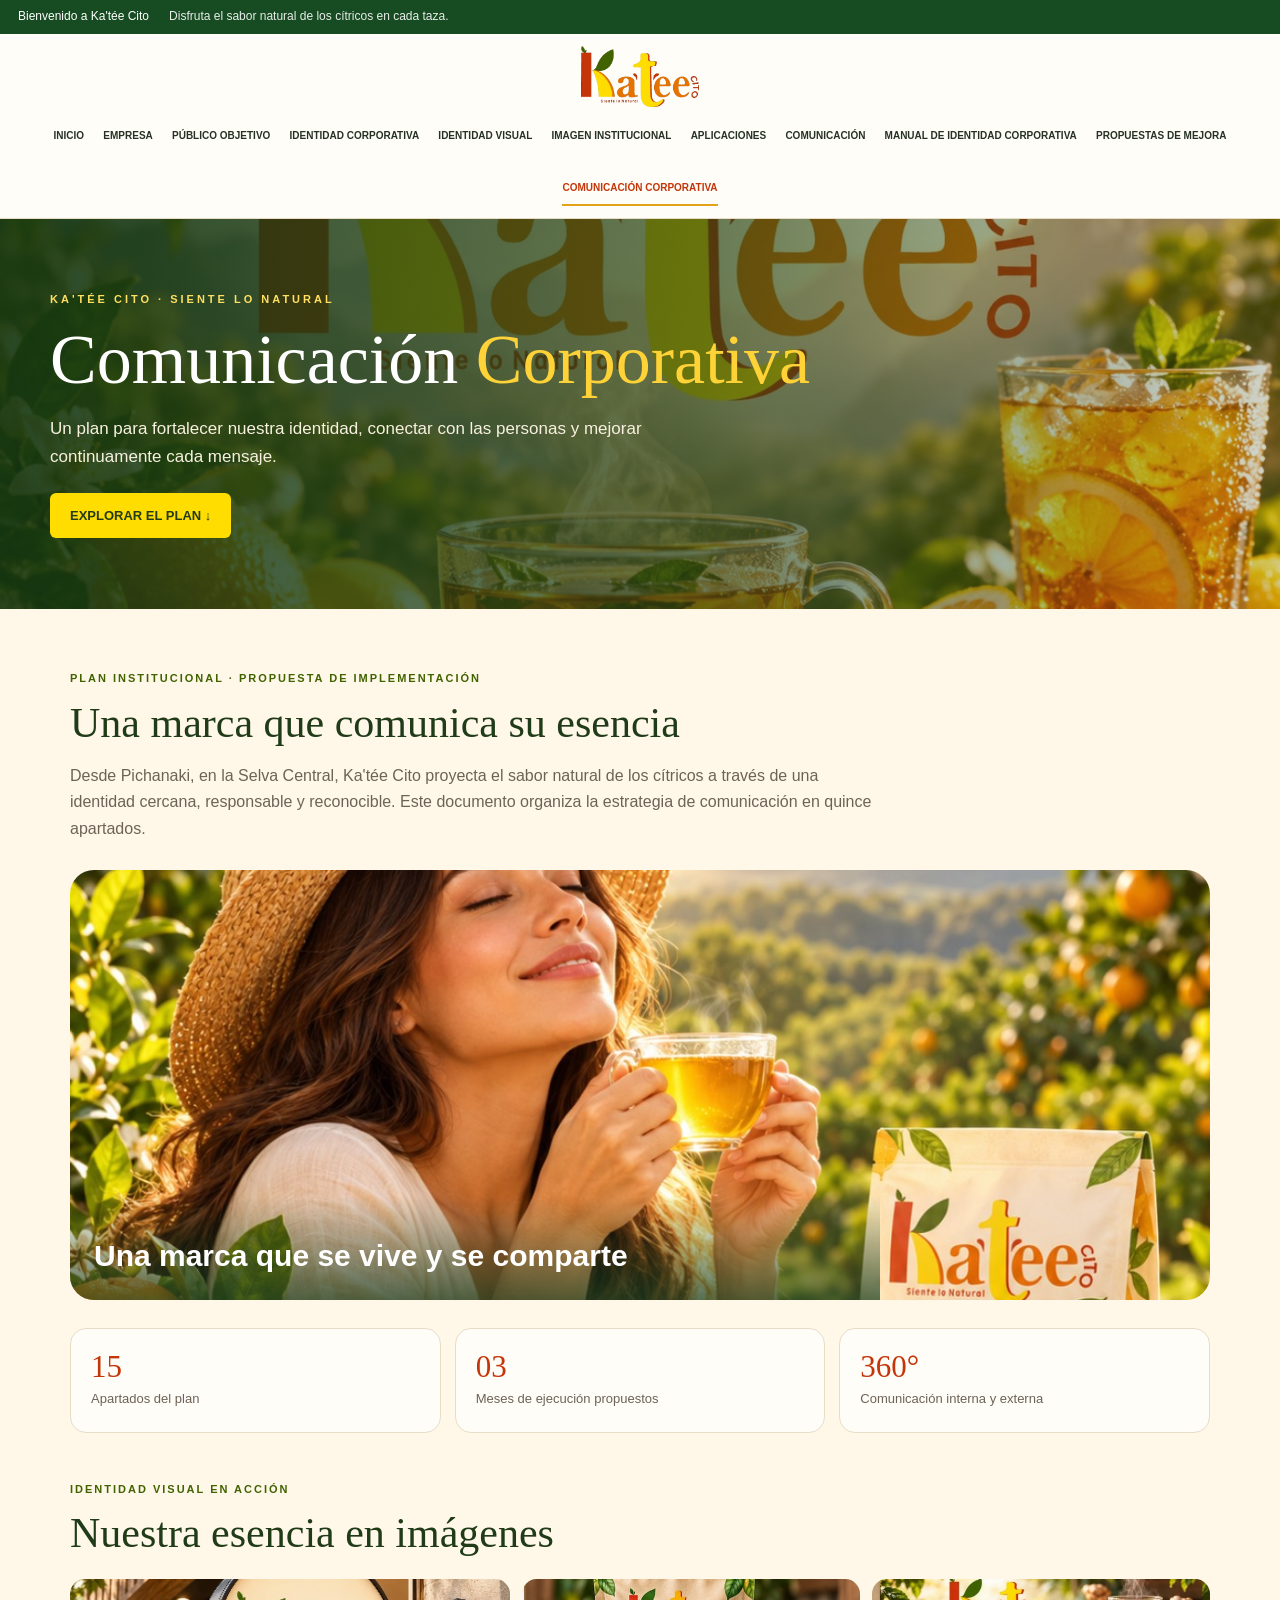
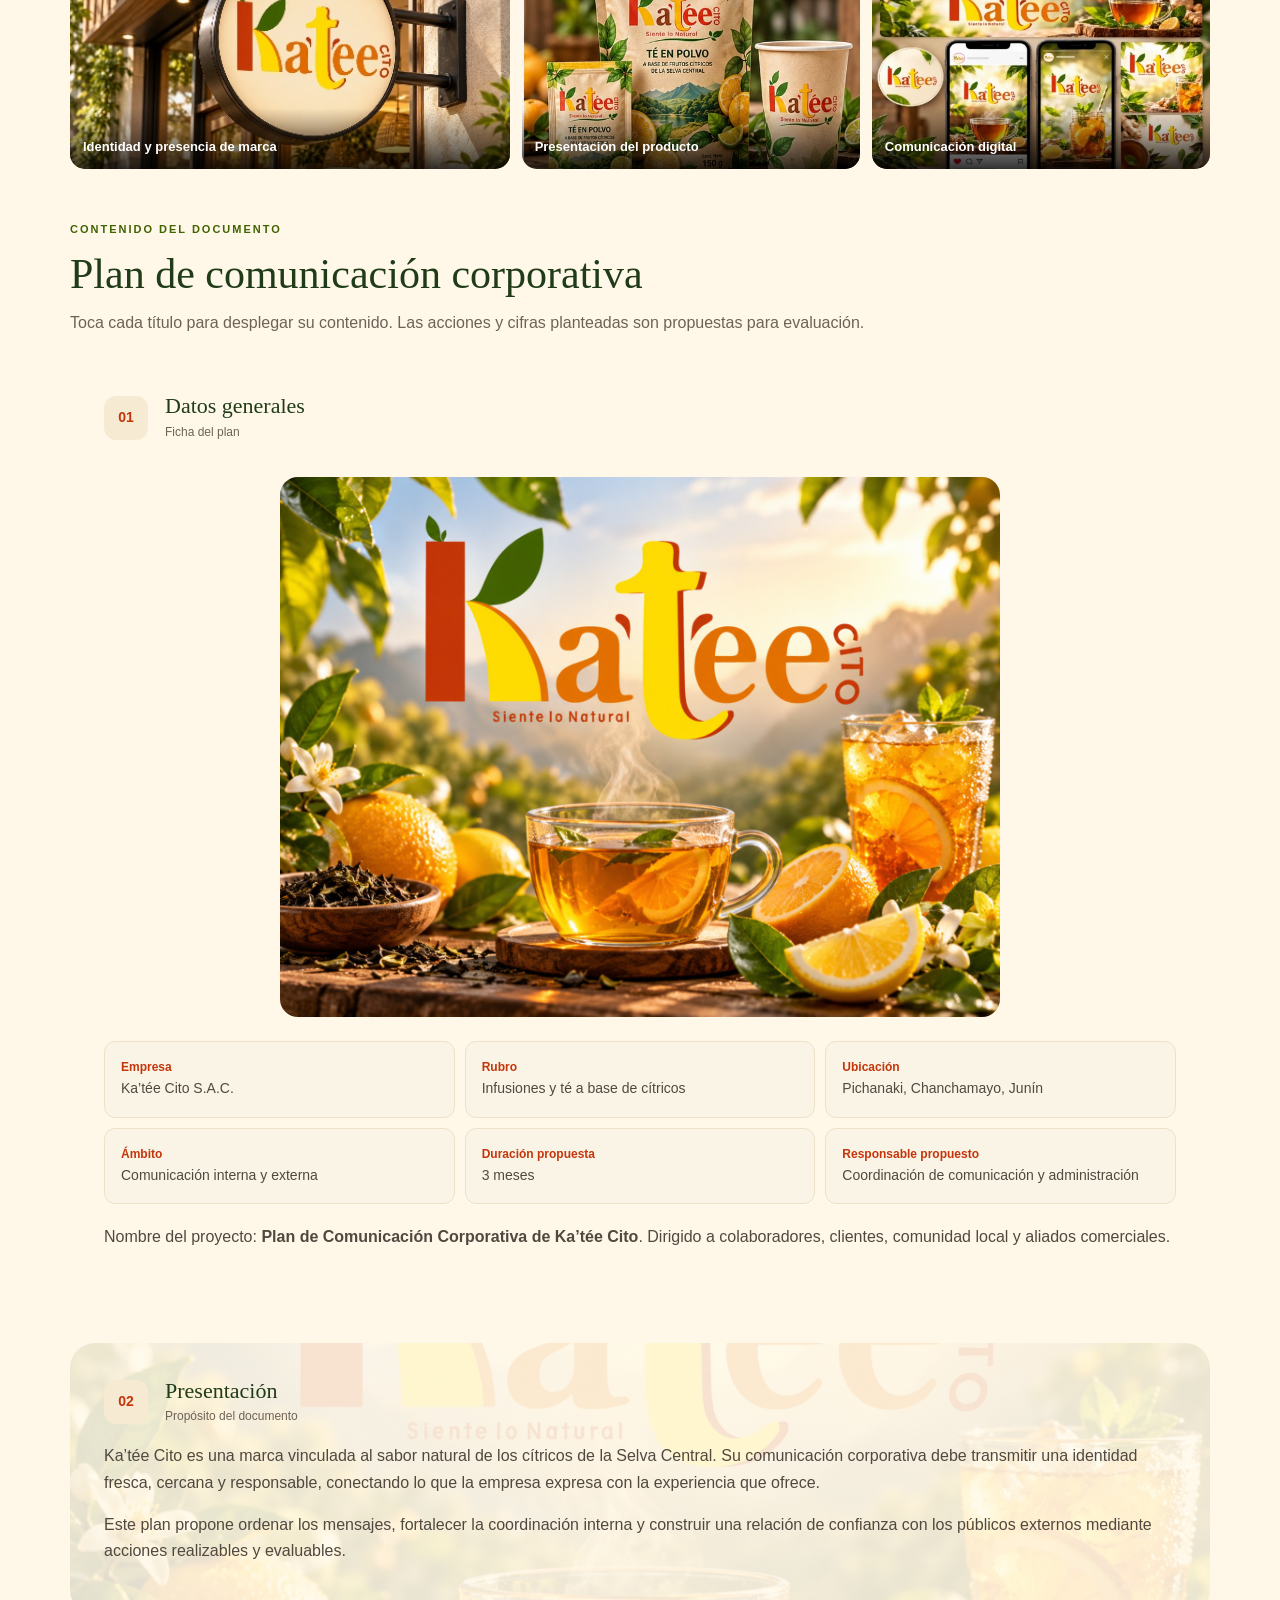
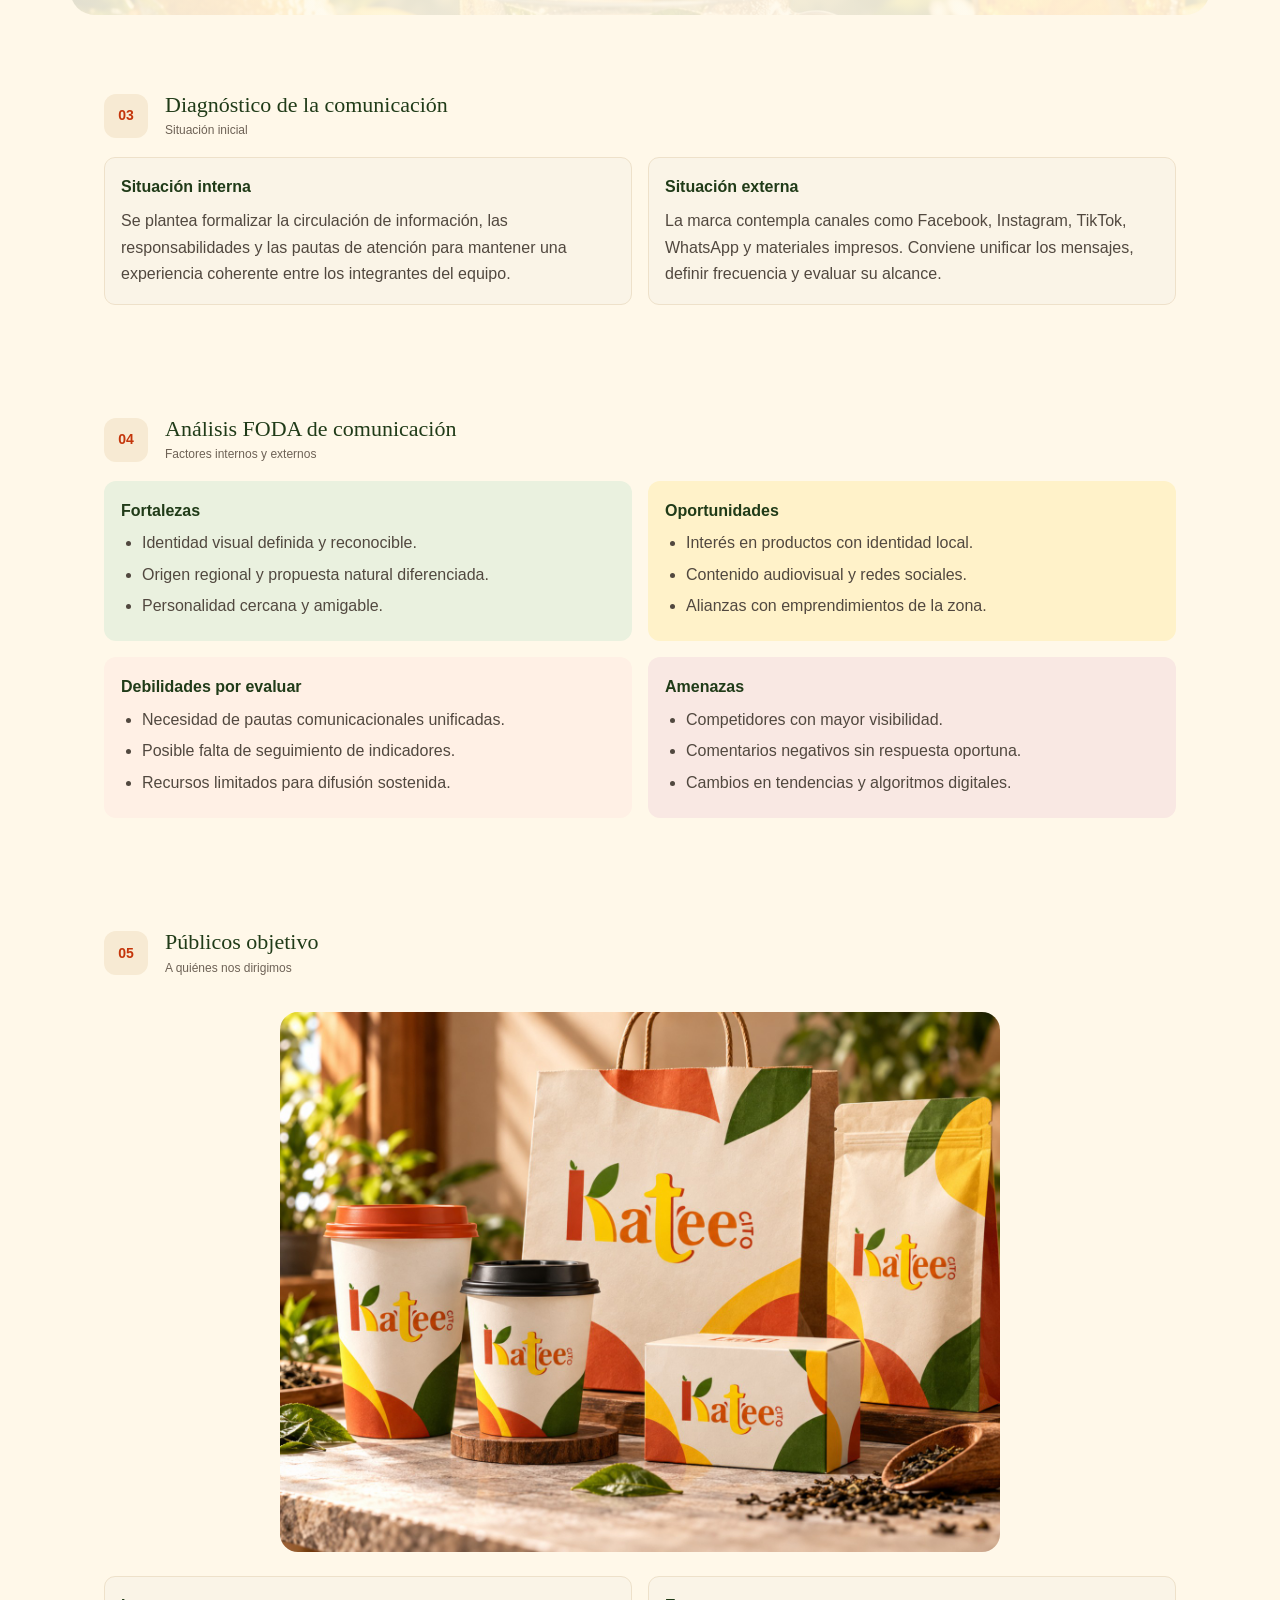
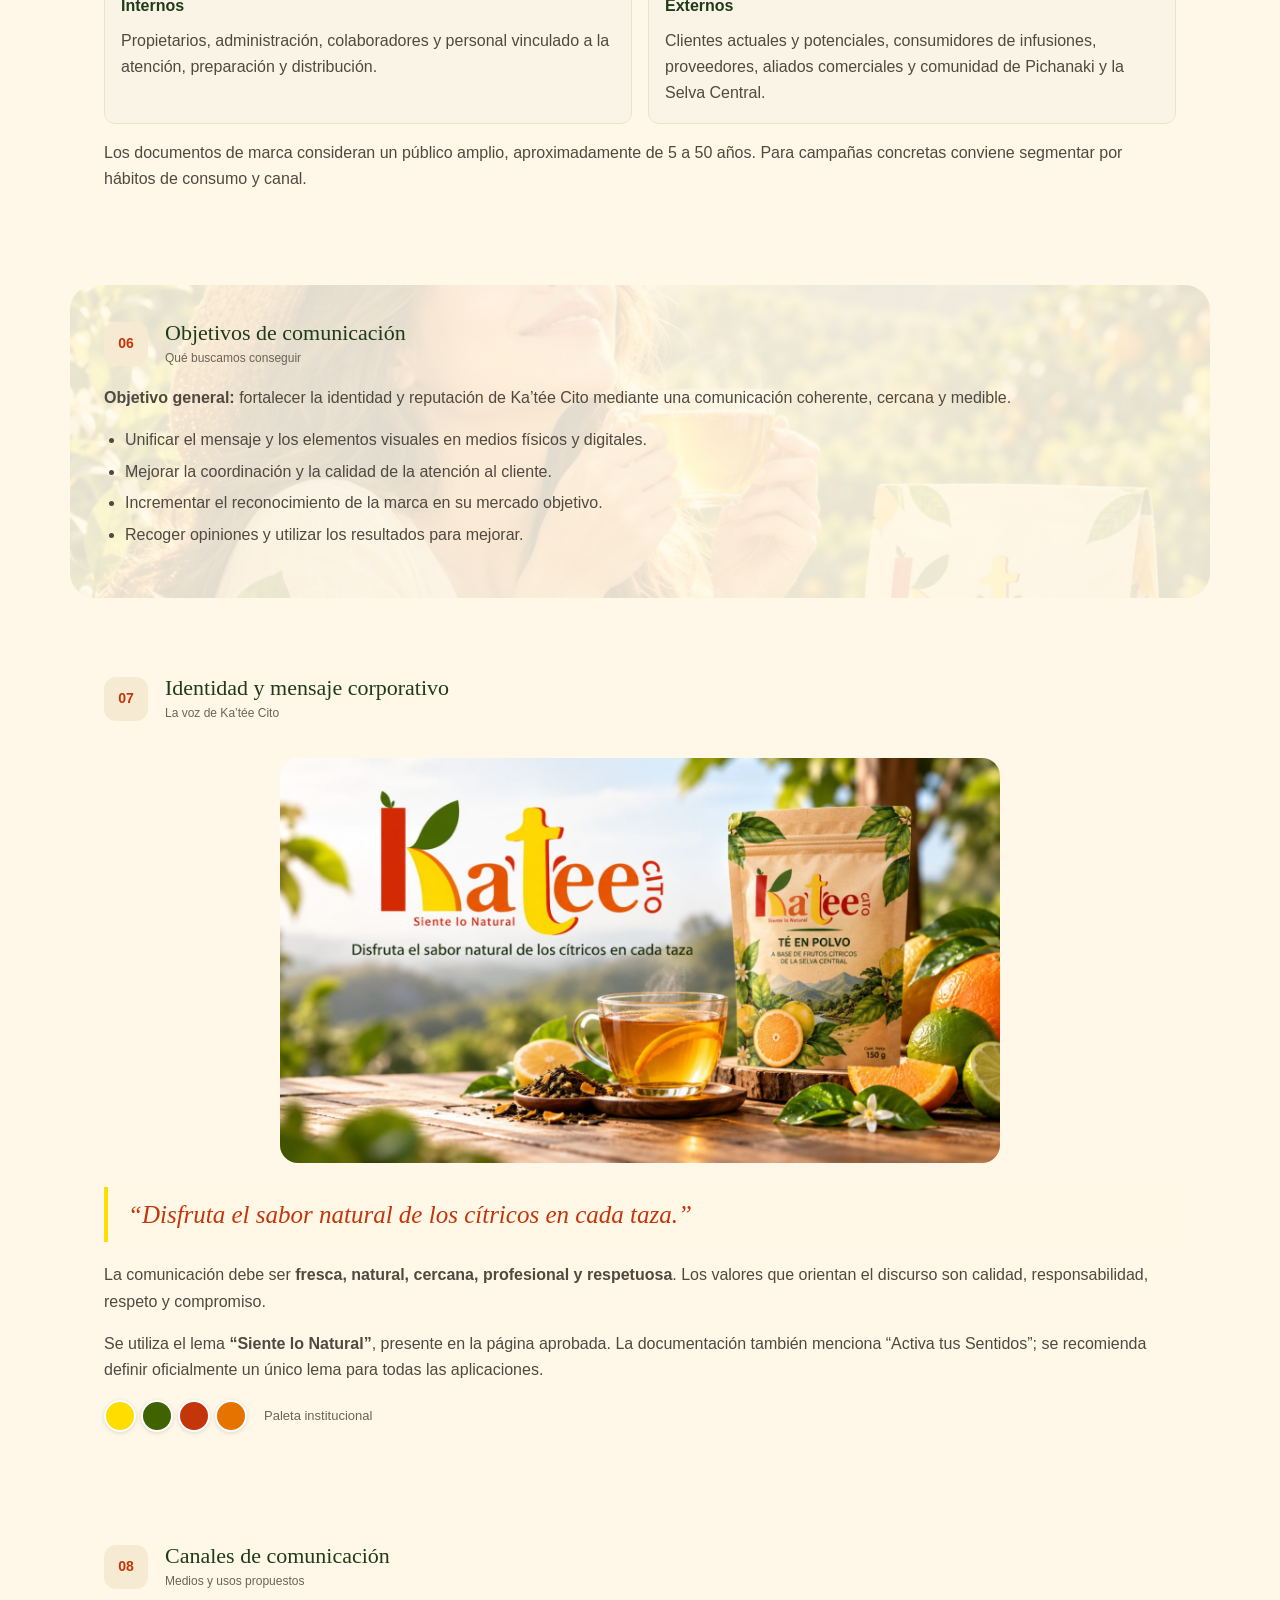
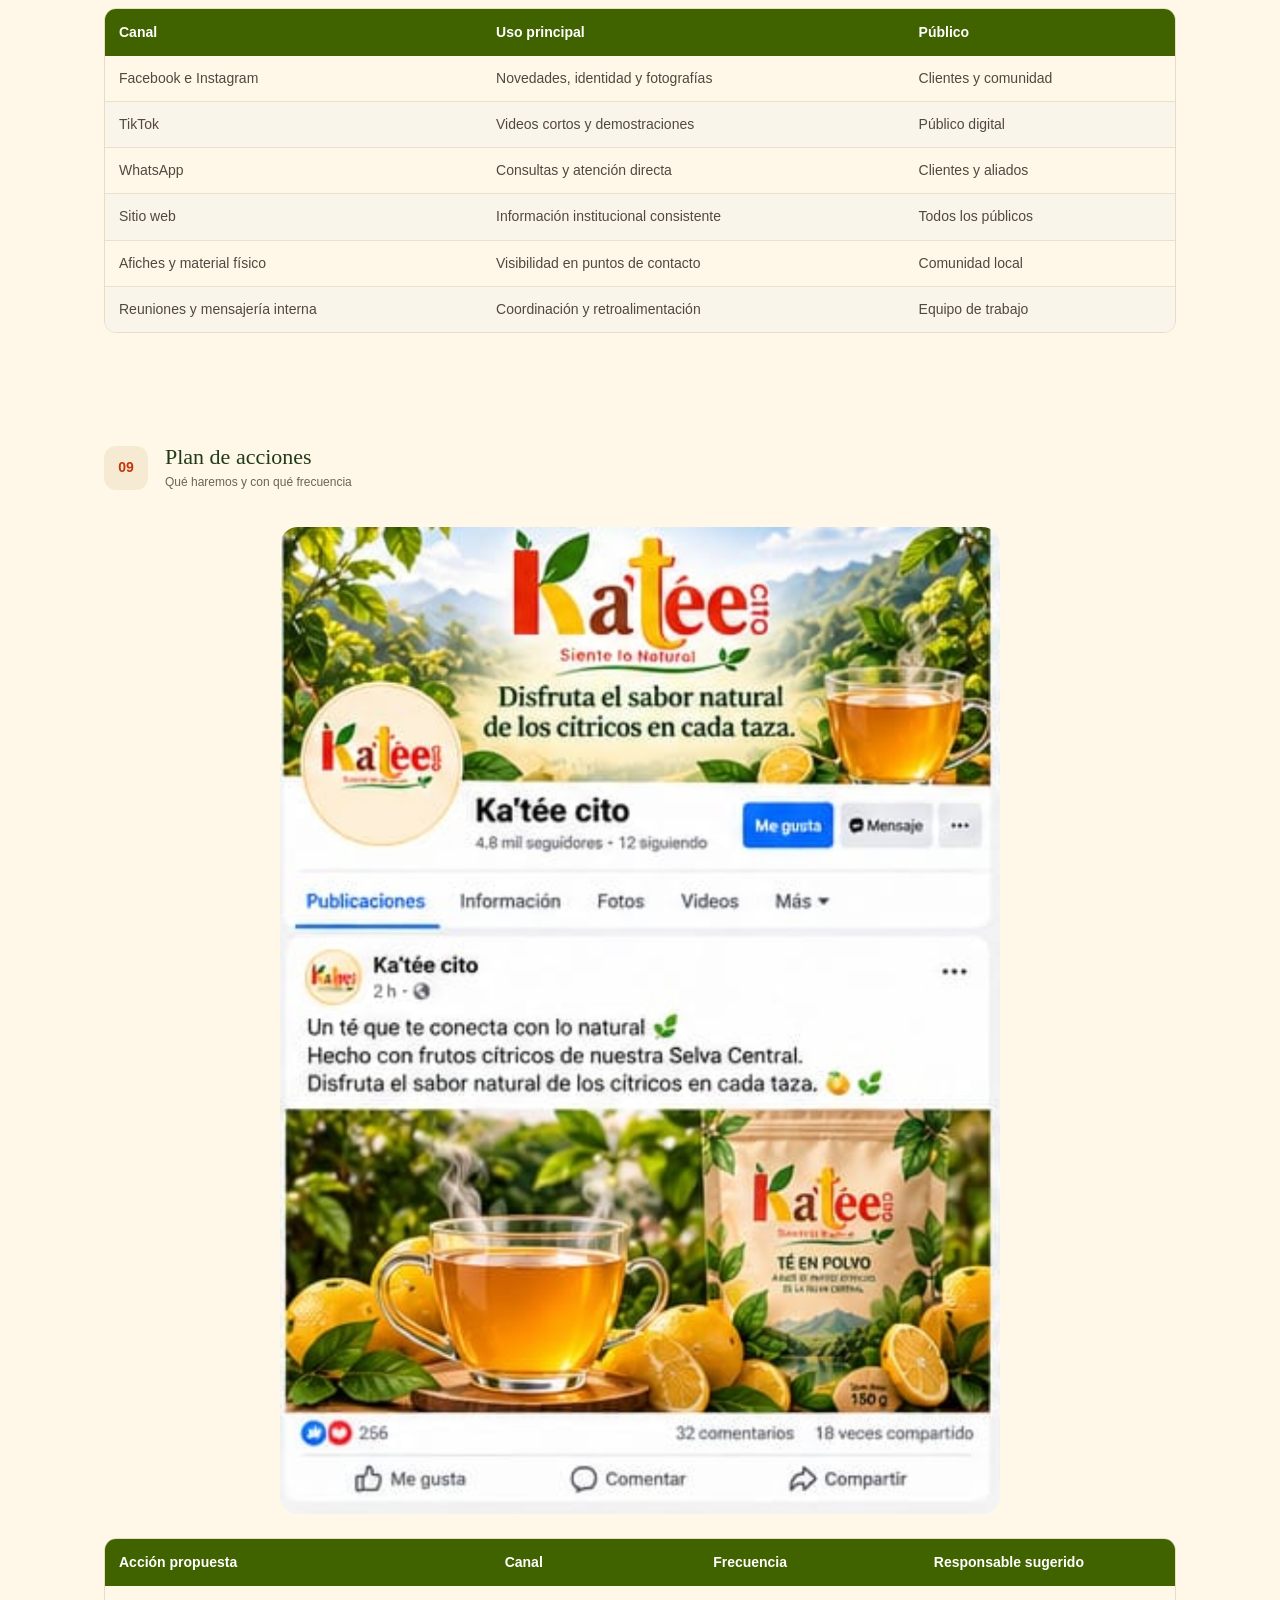
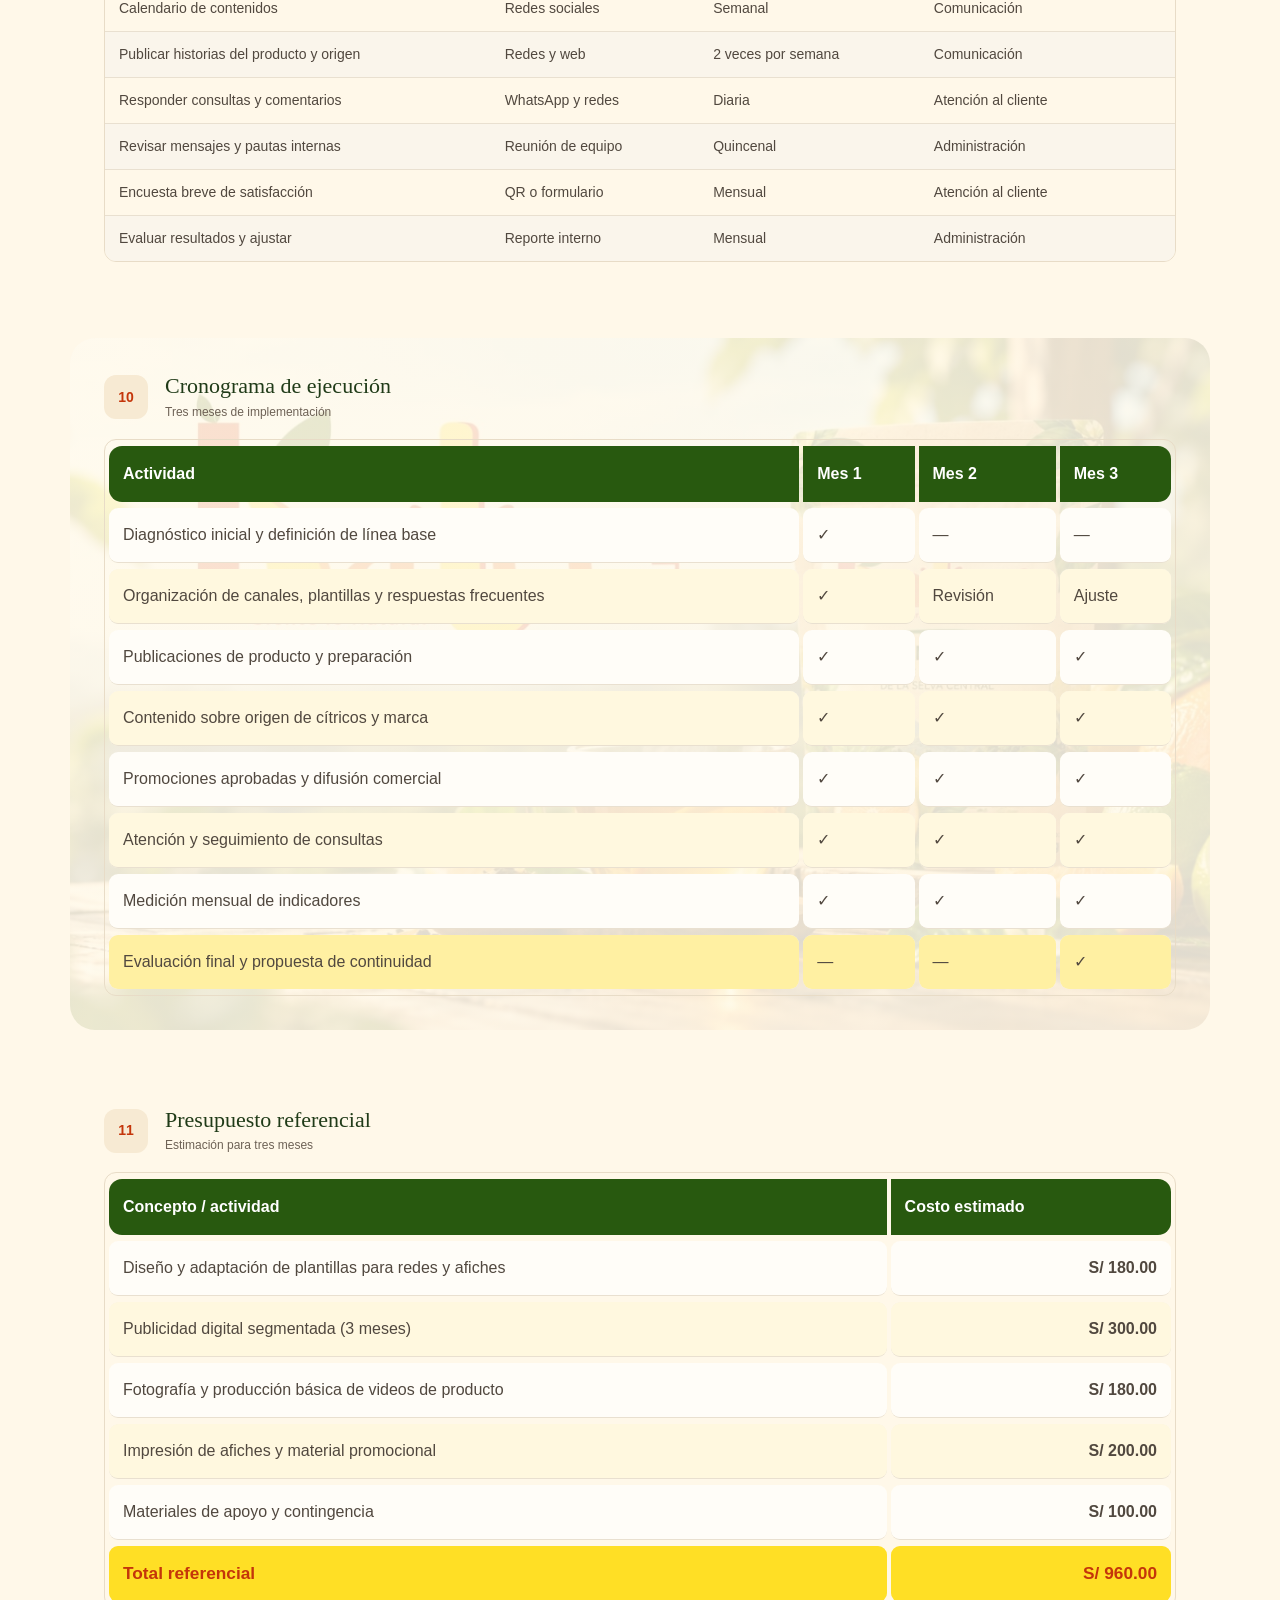
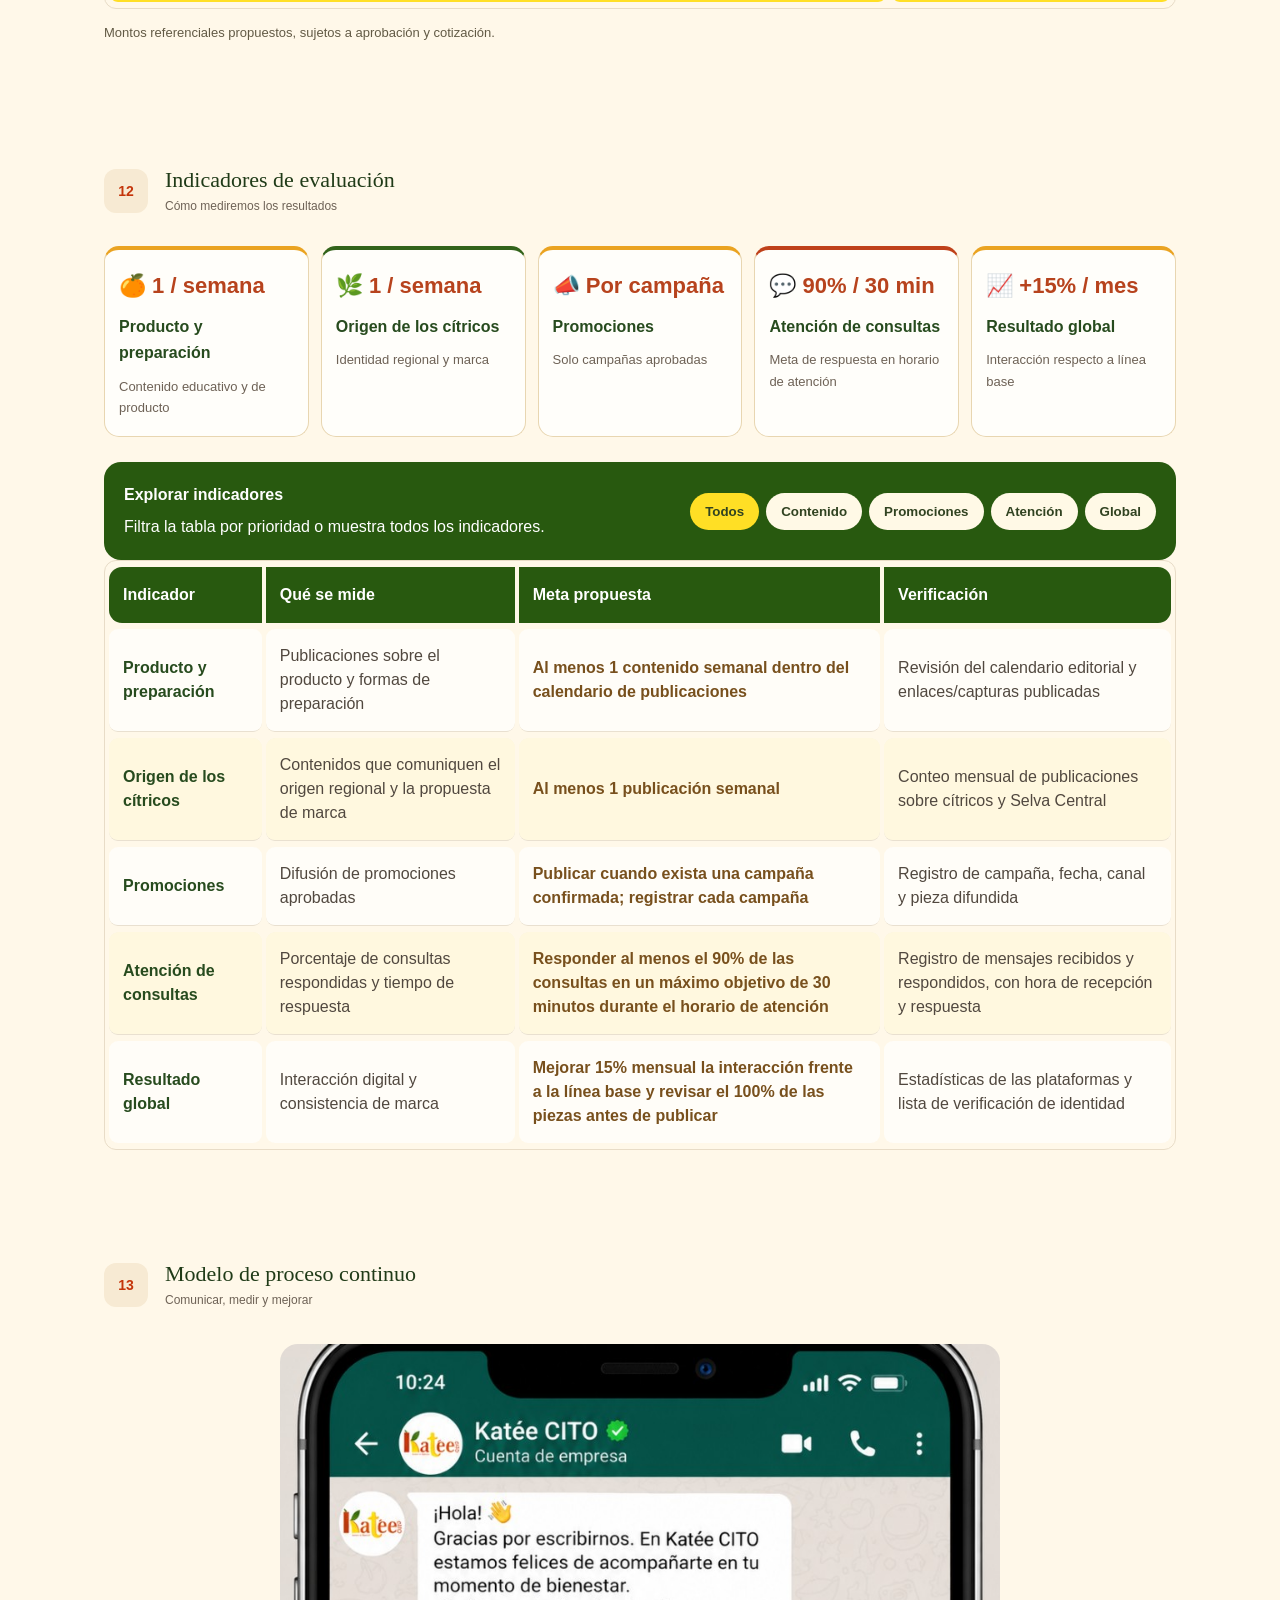
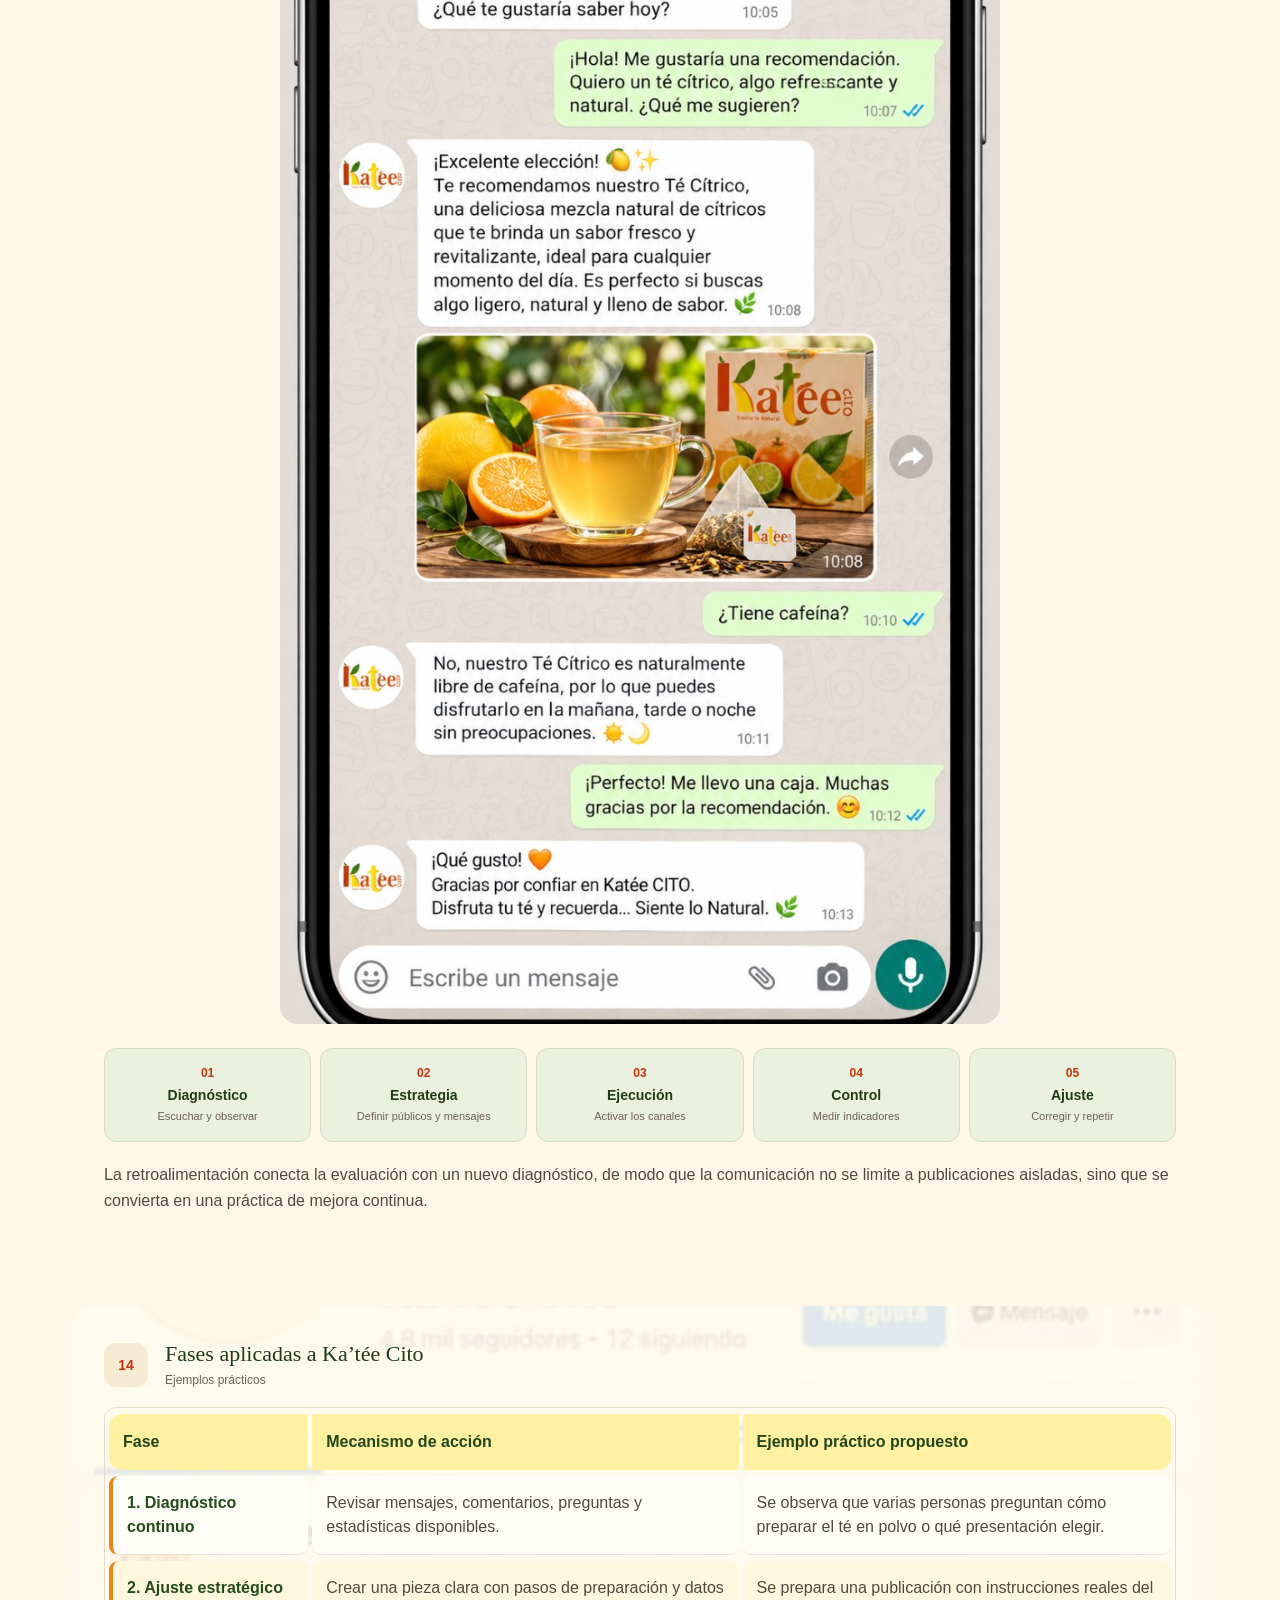
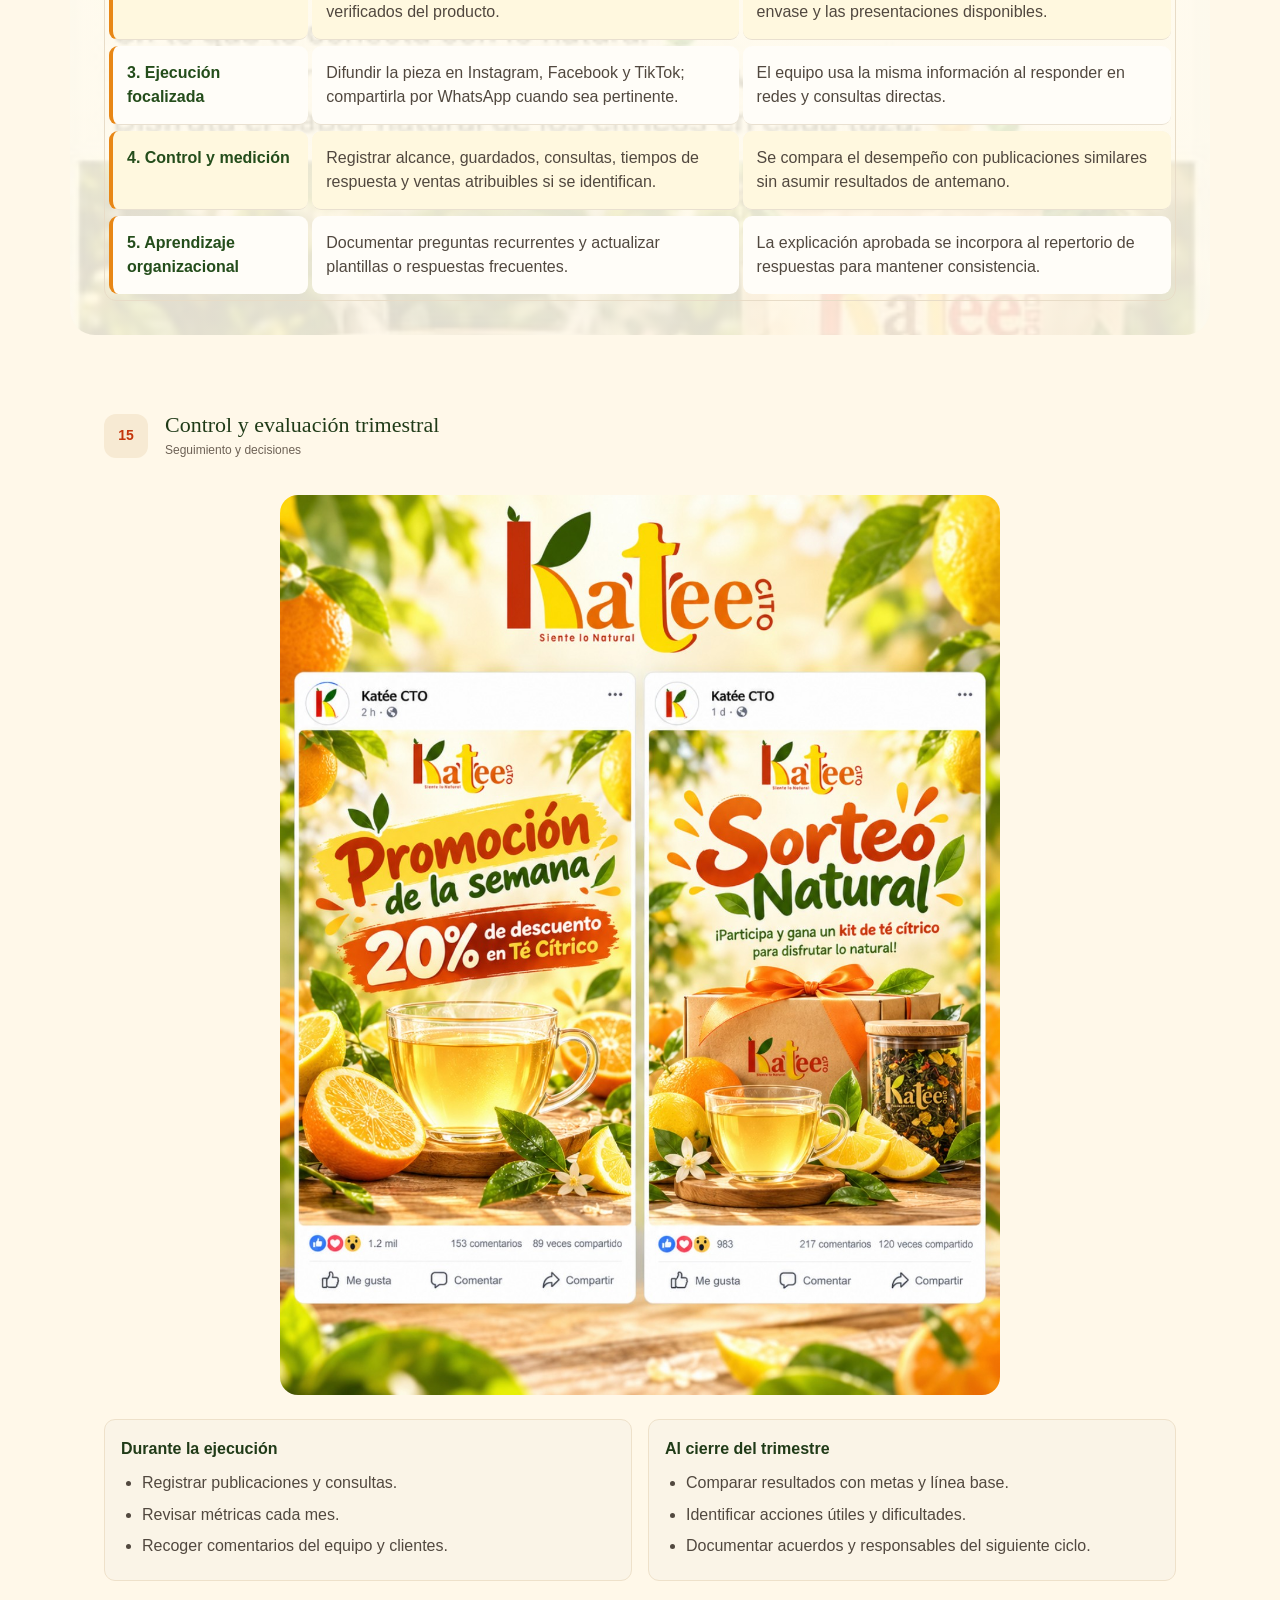
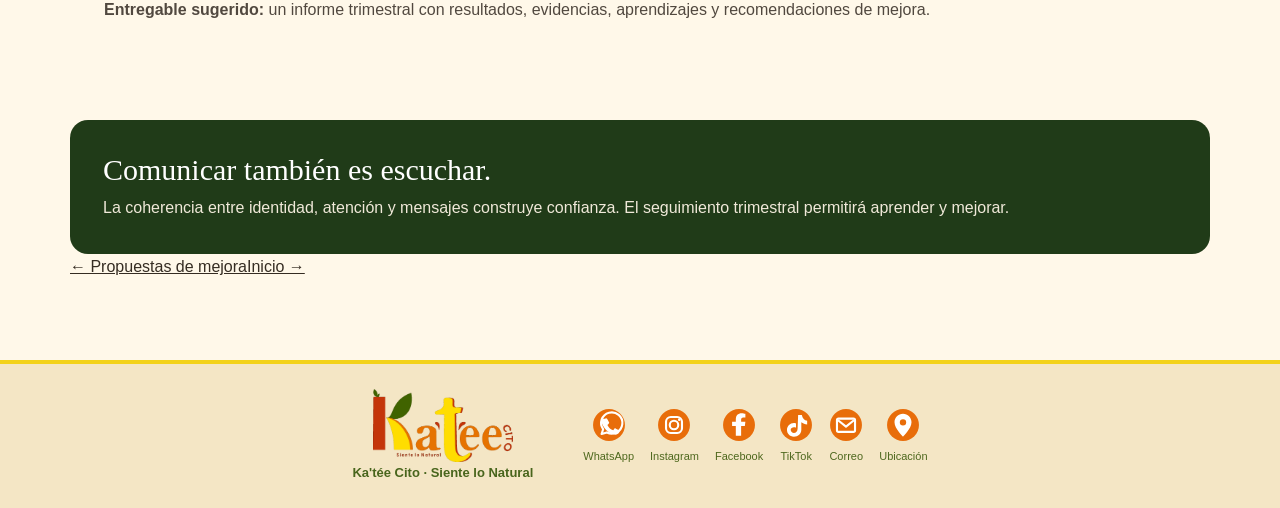
==== commit 7a4d5651: "Update comunicacion-corporativa.html" ====
--- a/comunicacion-corporativa.html
+++ b/comunicacion-corporativa.html
@@ -38,7 +38,7 @@
 @media(max-width:540px){#plan .editorial-section{padding:12px 4px!important}#plan .editorial-section .editorial-image img{height:auto!important}.indicator-cards{grid-template-columns:1fr 1fr;gap:8px}.indicator-cards>div{padding:12px 10px}.indicator-cards>div:last-child{grid-column:1/-1}.filter-buttons button{padding:9px 11px;font-size:12px}.reference-table{font-size:13px}}
 </style></head><body><div class="top-strip"><div><span>Bienvenido a Ka'tée Cito</span><b>Disfruta el sabor natural de los cítricos en cada taza.</b></div></div><header class="site-header"><nav class="navbar"><a class="brand" href="index.html"><img alt="Logo Ka'tée Cito" src="img/logo-kateecito.png"/></a><div class="nav-links"><a href="index.html">Inicio</a><a href="empresa.html">Empresa</a><a href="publico.html">Público objetivo</a><a href="identidad-corporativa.html">Identidad corporativa</a><a href="identidad-visual.html">Identidad visual</a><a href="imagen-institucional.html">Imagen institucional</a><a href="aplicaciones.html">Aplicaciones</a><a href="comunicacion.html">Comunicación</a><a href="manual-identidad.html">Manual de identidad corporativa</a><a href="propuestas-mejora.html">Propuestas de mejora</a><a aria-current="page" class="active" href="comunicacion-corporativa.html">Comunicación corporativa</a></div></nav></header><section class="hero" style="background:linear-gradient(95deg,rgba(20,55,17,.92),rgba(27,61,18,.65) 55%,rgba(25,48,12,.18)),url('img/comunicacion-viva/1000011520.png') center/cover"><div class="hero-inner"><span class="eyebrow">Ka'tée Cito · Siente lo Natural</span><h1>Comunicación <em>Corporativa</em></h1><p>Un plan para fortalecer nuestra identidad, conectar con las personas y mejorar continuamente cada mensaje.</p><a class="hero-btn" href="#plan">EXPLORAR EL PLAN ↓</a></div></section><main class="container"><section class="intro"><span class="kicker">Plan institucional · Propuesta de implementación</span><h2>Una marca que comunica su esencia</h2><p>Desde Pichanaki, en la Selva Central, Ka'tée Cito proyecta el sabor natural de los cítricos a través de una identidad cercana, responsable y reconocible. Este documento organiza la estrategia de comunicación en quince apartados.</p><div class="editorial-feature"><img alt="Experiencia natural Ka’tée Cito" loading="lazy" src="img/comunicacion-viva/1000011519.png"/><p>Una marca que se vive y se comparte</p></div></section><div class="stat-grid"><div class="stat"><b>15</b><span>Apartados del plan</span></div><div class="stat"><b>03</b><span>Meses de ejecución propuestos</span></div><div class="stat"><b>360°</b><span>Comunicación interna y externa</span></div></div><span class="kicker">Identidad visual en acción</span><h2 class="chapter-title">Nuestra esencia en imágenes</h2><div class="gallery"><figure><img alt="Imagen de la identidad comercial de Ka'tée Cito" loading="lazy" src="img/galeria/letrero-1.jpg"/><figcaption>Identidad y presencia de marca</figcaption></figure><figure><img alt="Aplicación de marca en empaques" loading="lazy" src="img/galeria/empaque-1.jpg"/><figcaption>Presentación del producto</figcaption></figure><figure><img alt="Comunicación de la marca en redes sociales" loading="lazy" src="img/galeria/redes-general.jpg"/><figcaption>Comunicación digital</figcaption></figure></div><section id="plan"><span class="kicker">Contenido del documento</span><h2 class="chapter-title">Plan de comunicación corporativa</h2><p style="color:var(--muted);margin-top:0">Toca cada título para desplegar su contenido. Las acciones y cifras planteadas son propuestas para evaluación.</p><section class="section editorial-section layout-photo-left" id="apartado-01" open=""><div class="chapter-head"><span class="num">01</span><span class="summary-copy"><strong>Datos generales</strong><small>Ficha del plan</small></span><span aria-hidden="true" class="chev">⌄</span></div><figure class="editorial-image full-editorial-image"><img alt="Imagen de marca y comunicación Ka’tée Cito" loading="lazy" src="img/comunicacion-viva/1000011520.png"/></figure><div class="section-body"><div class="facts"><div><b>Empresa</b><span>Ka’tée Cito S.A.C.</span></div><div><b>Rubro</b><span>Infusiones y té a base de cítricos</span></div><div><b>Ubicación</b><span>Pichanaki, Chanchamayo, Junín</span></div><div><b>Ámbito</b><span>Comunicación interna y externa</span></div><div><b>Duración propuesta</b><span>3 meses</span></div><div><b>Responsable propuesto</b><span>Coordinación de comunicación y administración</span></div></div><p>Nombre del proyecto: <strong>Plan de Comunicación Corporativa de Ka’tée Cito</strong>. Dirigido a colaboradores, clientes, comunidad local y aliados comerciales.</p></div></section>
 <section class="section editorial-section layout-photo-right photo-background" id="apartado-02" style="--editorial-bg:url('img/comunicacion-viva/1000011520.png')"><div class="chapter-head"><span class="num">02</span><span class="summary-copy"><strong>Presentación</strong><small>Propósito del documento</small></span><span aria-hidden="true" class="chev">⌄</span></div><div class="section-body"><p>Ka’tée Cito es una marca vinculada al sabor natural de los cítricos de la Selva Central. Su comunicación corporativa debe transmitir una identidad fresca, cercana y responsable, conectando lo que la empresa expresa con la experiencia que ofrece.</p><p>Este plan propone ordenar los mensajes, fortalecer la coordinación interna y construir una relación de confianza con los públicos externos mediante acciones realizables y evaluables.</p></div></section>
-<section class="section editorial-section layout-photo-left" id="apartado-03"><div class="chapter-head"><span class="num">03</span><span class="summary-copy"><strong>Diagnóstico de la comunicación</strong><small>Situación inicial</small></span><span aria-hidden="true" class="chev">⌄</span></div><div class="section-body"><div class="twocol"><div class="soft"><h4>Comunicación interna</h4><p>Se plantea formalizar la circulación de información, las responsabilidades y las pautas de atención para mantener una experiencia coherente entre los integrantes del equipo.</p></div><div class="soft"><h4>Comunicación externa</h4><p>La marca contempla canales como Facebook, Instagram, TikTok, WhatsApp y materiales impresos. Conviene unificar los mensajes, definir frecuencia y evaluar su alcance.</p></div></div></div></section>
+<section class="section editorial-section layout-photo-left" id="apartado-03"><div class="chapter-head"><span class="num">03</span><span class="summary-copy"><strong>Diagnóstico de la comunicación</strong><small>Situación inicial</small></span><span aria-hidden="true" class="chev">⌄</span></div><div class="section-body"><div class="twocol"><div class="soft"><h4>Situación interna</h4><p>Se plantea formalizar la circulación de información, las responsabilidades y las pautas de atención para mantener una experiencia coherente entre los integrantes del equipo.</p></div><div class="soft"><h4>Situación externa</h4><p>La marca contempla canales como Facebook, Instagram, TikTok, WhatsApp y materiales impresos. Conviene unificar los mensajes, definir frecuencia y evaluar su alcance.</p></div></div></div></section>
 <section class="section editorial-section layout-photo-right" id="apartado-04"><div class="chapter-head"><span class="num">04</span><span class="summary-copy"><strong>Análisis FODA de comunicación</strong><small>Factores internos y externos</small></span><span aria-hidden="true" class="chev">⌄</span></div><div class="section-body"><div class="foda"><div class="f1"><h4>Fortalezas</h4><ul><li>Identidad visual definida y reconocible.</li><li>Origen regional y propuesta natural diferenciada.</li><li>Personalidad cercana y amigable.</li></ul></div><div class="f2"><h4>Oportunidades</h4><ul><li>Interés en productos con identidad local.</li><li>Contenido audiovisual y redes sociales.</li><li>Alianzas con emprendimientos de la zona.</li></ul></div><div class="f3"><h4>Debilidades por evaluar</h4><ul><li>Necesidad de pautas comunicacionales unificadas.</li><li>Posible falta de seguimiento de indicadores.</li><li>Recursos limitados para difusión sostenida.</li></ul></div><div class="f4"><h4>Amenazas</h4><ul><li>Competidores con mayor visibilidad.</li><li>Comentarios negativos sin respuesta oportuna.</li><li>Cambios en tendencias y algoritmos digitales.</li></ul></div></div></div></section>
 <section class="section editorial-section layout-photo-left" id="apartado-05"><div class="chapter-head"><span class="num">05</span><span class="summary-copy"><strong>Públicos objetivo</strong><small>A quiénes nos dirigimos</small></span><span aria-hidden="true" class="chev">⌄</span></div><figure class="editorial-image full-editorial-image"><img alt="Imagen de marca y comunicación Ka’tée Cito" loading="lazy" src="img/comunicacion-viva/1000011500.png"/></figure><div class="section-body"><div class="twocol"><div class="soft"><h4>Internos</h4><p>Propietarios, administración, colaboradores y personal vinculado a la atención, preparación y distribución.</p></div><div class="soft"><h4>Externos</h4><p>Clientes actuales y potenciales, consumidores de infusiones, proveedores, aliados comerciales y comunidad de Pichanaki y la Selva Central.</p></div></div><p>Los documentos de marca consideran un público amplio, aproximadamente de 5 a 50 años. Para campañas concretas conviene segmentar por hábitos de consumo y canal.</p></div></section>
 <section class="section editorial-section layout-photo-right photo-background" id="apartado-06" style="--editorial-bg:url('img/comunicacion-viva/1000011519.png')"><div class="chapter-head"><span class="num">06</span><span class="summary-copy"><strong>Objetivos de comunicación</strong><small>Qué buscamos conseguir</small></span><span aria-hidden="true" class="chev">⌄</span></div><div class="section-body"><p><strong>Objetivo general:</strong> fortalecer la identidad y reputación de Ka’tée Cito mediante una comunicación coherente, cercana y medible.</p><ul><li>Unificar el mensaje y los elementos visuales en medios físicos y digitales.</li><li>Mejorar la coordinación y la calidad de la atención al cliente.</li><li>Incrementar el reconocimiento de la marca en su mercado objetivo.</li><li>Recoger opiniones y utilizar los resultados para mejorar.</li></ul></div></section>
@@ -50,4 +50,4 @@
 <section class="section editorial-section layout-photo-right" id="apartado-12"><div class="chapter-head"><span class="num">12</span><span class="summary-copy"><strong>Indicadores de evaluación</strong><small>Cómo mediremos los resultados</small></span><span aria-hidden="true" class="chev">⌄</span></div><div class="section-body"><div class="indicator-cards"><div><b>🍊 1 / semana</b><strong>Producto y preparación</strong><span>Contenido educativo y de producto</span></div><div><b>🌿 1 / semana</b><strong>Origen de los cítricos</strong><span>Identidad regional y marca</span></div><div><b>📣 Por campaña</b><strong>Promociones</strong><span>Solo campañas aprobadas</span></div><div><b>💬 90% / 30 min</b><strong>Atención de consultas</strong><span>Meta de respuesta en horario de atención</span></div><div><b>📈 +15% / mes</b><strong>Resultado global</strong><span>Interacción respecto a línea base</span></div></div><div class="indicator-filter"><div><strong>Explorar indicadores</strong><span>Filtra la tabla por prioridad o muestra todos los indicadores.</span></div><div class="filter-buttons"><button class="selected" data-filter="todos" type="button">Todos</button><button data-filter="contenido" type="button">Contenido</button><button data-filter="promociones" type="button">Promociones</button><button data-filter="atencion" type="button">Atención</button><button data-filter="global" type="button">Global</button></div></div><div class="tablewrap"><table class="reference-table indicator-table"><thead><tr><th>Indicador</th><th>Qué se mide</th><th>Meta propuesta</th><th>Verificación</th></tr></thead><tbody><tr data-category="contenido"><td>Producto y preparación</td><td>Publicaciones sobre el producto y formas de preparación</td><td>Al menos 1 contenido semanal dentro del calendario de publicaciones</td><td>Revisión del calendario editorial y enlaces/capturas publicadas</td></tr><tr data-category="contenido"><td>Origen de los cítricos</td><td>Contenidos que comuniquen el origen regional y la propuesta de marca</td><td>Al menos 1 publicación semanal</td><td>Conteo mensual de publicaciones sobre cítricos y Selva Central</td></tr><tr data-category="promociones"><td>Promociones</td><td>Difusión de promociones aprobadas</td><td>Publicar cuando exista una campaña confirmada; registrar cada campaña</td><td>Registro de campaña, fecha, canal y pieza difundida</td></tr><tr data-category="atencion"><td>Atención de consultas</td><td>Porcentaje de consultas respondidas y tiempo de respuesta</td><td>Responder al menos el 90% de las consultas en un máximo objetivo de 30 minutos durante el horario de atención</td><td>Registro de mensajes recibidos y respondidos, con hora de recepción y respuesta</td></tr><tr data-category="global"><td>Resultado global</td><td>Interacción digital y consistencia de marca</td><td>Mejorar 15% mensual la interacción frente a la línea base y revisar el 100% de las piezas antes de publicar</td><td>Estadísticas de las plataformas y lista de verificación de identidad</td></tr></tbody></table></div></div></section>
 <section class="section editorial-section layout-photo-left" id="apartado-13"><div class="chapter-head"><span class="num">13</span><span class="summary-copy"><strong>Modelo de proceso continuo</strong><small>Comunicar, medir y mejorar</small></span><span aria-hidden="true" class="chev">⌄</span></div><figure class="editorial-image full-editorial-image"><img alt="Imagen de marca y comunicación Ka’tée Cito" loading="lazy" src="img/comunicacion-viva/1000011511.png"/></figure><div class="section-body"><div class="process"><div><b>01</b><strong>Diagnóstico</strong><span>Escuchar y observar</span></div><div><b>02</b><strong>Estrategia</strong><span>Definir públicos y mensajes</span></div><div><b>03</b><strong>Ejecución</strong><span>Activar los canales</span></div><div><b>04</b><strong>Control</strong><span>Medir indicadores</span></div><div><b>05</b><strong>Ajuste</strong><span>Corregir y repetir</span></div></div><p>La retroalimentación conecta la evaluación con un nuevo diagnóstico, de modo que la comunicación no se limite a publicaciones aisladas, sino que se convierta en una práctica de mejora continua.</p></div></section>
 <section class="section editorial-section layout-photo-right photo-background" id="apartado-14" style="--editorial-bg:url('img/comunicacion-viva/1000011518.jpg')"><div class="chapter-head"><span class="num">14</span><span class="summary-copy"><strong>Fases aplicadas a Ka’tée Cito</strong><small>Ejemplos prácticos</small></span><span aria-hidden="true" class="chev">⌄</span></div><div class="section-body"><div class="tablewrap"><table class="reference-table phases-table"><thead><tr><th>Fase</th><th>Mecanismo de acción</th><th>Ejemplo práctico propuesto</th></tr></thead><tbody><tr><td>1. Diagnóstico continuo</td><td>Revisar mensajes, comentarios, preguntas y estadísticas disponibles.</td><td>Se observa que varias personas preguntan cómo preparar el té en polvo o qué presentación elegir.</td></tr><tr><td>2. Ajuste estratégico</td><td>Crear una pieza clara con pasos de preparación y datos verificados del producto.</td><td>Se prepara una publicación con instrucciones reales del envase y las presentaciones disponibles.</td></tr><tr><td>3. Ejecución focalizada</td><td>Difundir la pieza en Instagram, Facebook y TikTok; compartirla por WhatsApp cuando sea pertinente.</td><td>El equipo usa la misma información al responder en redes y consultas directas.</td></tr><tr><td>4. Control y medición</td><td>Registrar alcance, guardados, consultas, tiempos de respuesta y ventas atribuibles si se identifican.</td><td>Se compara el desempeño con publicaciones similares sin asumir resultados de antemano.</td></tr><tr><td>5. Aprendizaje organizacional</td><td>Documentar preguntas recurrentes y actualizar plantillas o respuestas frecuentes.</td><td>La explicación aprobada se incorpora al repertorio de respuestas para mantener consistencia.</td></tr></tbody></table></div></div></section>
-<section class="section editorial-section layout-photo-left" id="apartado-15"><div class="chapter-head"><span class="num">15</span><span class="summary-copy"><strong>Control y evaluación trimestral</strong><small>Seguimiento y decisiones</small></span><span aria-hidden="true" class="chev">⌄</span></div><figure class="editorial-image full-editorial-image"><img alt="Imagen de marca y comunicación Ka’tée Cito" loading="lazy" src="img/comunicacion-viva/1000011523.png"/></figure><div class="section-body"><div class="twocol"><div class="soft"><h4>Durante la ejecución</h4><ul><li>Registrar publicaciones y consultas.</li><li>Revisar métricas cada mes.</li><li>Recoger comentarios del equipo y clientes.</li></ul></div><div class="soft"><h4>Al cierre del trimestre</h4><ul><li>Comparar resultados con metas y línea base.</li><li>Identificar acciones útiles y dificultades.</li><li>Documentar acuerdos y responsables del siguiente ciclo.</li></ul></div></div><p><strong>Entregable sugerido:</strong> un informe trimestral con resultados, evidencias, aprendizajes y recomendaciones de mejora.</p></div></section></section><div class="closing"><h2>Comunicar también es escuchar.</h2><p>La coherencia entre identidad, atención y mensajes construye confianza. El seguimiento trimestral permitirá aprender y mejorar.</p></div><div class="continuacion-nav"><a href="propuestas-mejora.html">← Propuestas de mejora</a><a href="index.html">Inicio →</a></div></main><footer class="brand-footer"><div class="brand-footer-inner"><div class="footer-brand"><img alt="Ka'tée Cito" src="img/logo-kateecito.png"/><strong>Ka'tée Cito · Siente lo Natural</strong></div><div aria-label="Canales de contacto" class="footer-contacts"><a aria-label="WhatsApp" href="#"><img alt="" src="img/social/whatsapp.svg"/><small>WhatsApp</small></a><a aria-label="Instagram" href="#"><img alt="" src="img/social/instagram.svg"/><small>Instagram</small></a><a aria-label="Facebook" href="#"><img alt="" src="img/social/facebook.svg"/><small>Facebook</small></a><a aria-label="TikTok" href="#"><img alt="" src="img/social/tiktok.svg"/><small>TikTok</small></a><a aria-label="Correo" href="#"><img alt="" src="img/social/mail.svg"/><small>Correo</small></a><a aria-label="Ubicación" href="#"><img alt="" src="img/social/location.svg"/><small>Ubicación</small></a></div></div></footer><script>document.querySelectorAll('.filter-buttons button').forEach(button=>button.addEventListener('click',()=>{document.querySelectorAll('.filter-buttons button').forEach(b=>b.classList.toggle('selected',b===button));const cat=button.dataset.filter;document.querySelectorAll('.indicator-table tbody tr').forEach(row=>row.hidden=cat!=='todos'&&row.dataset.category!==cat)}));</script></body></html>+<section class="section editorial-section layout-photo-left" id="apartado-15"><div class="chapter-head"><span class="num">15</span><span class="summary-copy"><strong>Control y evaluación trimestral</strong><small>Seguimiento y decisiones</small></span><span aria-hidden="true" class="chev">⌄</span></div><figure class="editorial-image full-editorial-image"><img alt="Imagen de marca y comunicación Ka’tée Cito" loading="lazy" src="img/comunicacion-viva/1000011523.png"/></figure><div class="section-body"><div class="twocol"><div class="soft"><h4>Durante la ejecución</h4><ul><li>Registrar publicaciones y consultas.</li><li>Revisar métricas cada mes.</li><li>Recoger comentarios del equipo y clientes.</li></ul></div><div class="soft"><h4>Al cierre del trimestre</h4><ul><li>Comparar resultados con metas y línea base.</li><li>Identificar acciones útiles y dificultades.</li><li>Documentar acuerdos y responsables del siguiente ciclo.</li></ul></div></div><p><strong>Entregable sugerido:</strong> un informe trimestral con resultados, evidencias, aprendizajes y recomendaciones de mejora.</p></div></section></section><div class="closing"><h2>Comunicar también es escuchar.</h2><p>La coherencia entre identidad, atención y mensajes construye confianza. El seguimiento trimestral permitirá aprender y mejorar.</p></div><div class="continuacion-nav"><a href="propuestas-mejora.html">← Propuestas de mejora</a><a href="index.html">Inicio →</a></div></main><footer class="brand-footer"><div class="brand-footer-inner"><div class="footer-brand"><img alt="Ka'tée Cito" src="img/logo-kateecito.png"/><strong>Ka'tée Cito · Siente lo Natural</strong></div><div aria-label="Canales de contacto" class="footer-contacts"><a aria-label="WhatsApp" href="#"><img alt="" src="img/social/whatsapp.svg"/><small>WhatsApp</small></a><a aria-label="Instagram" href="#"><img alt="" src="img/social/instagram.svg"/><small>Instagram</small></a><a aria-label="Facebook" href="#"><img alt="" src="img/social/facebook.svg"/><small>Facebook</small></a><a aria-label="TikTok" href="#"><img alt="" src="img/social/tiktok.svg"/><small>TikTok</small></a><a aria-label="Correo" href="#"><img alt="" src="img/social/mail.svg"/><small>Correo</small></a><a aria-label="Ubicación" href="#"><img alt="" src="img/social/location.svg"/><small>Ubicación</small></a></div></div></footer><script>document.querySelectorAll('.filter-buttons button').forEach(button=>button.addEventListener('click',()=>{document.querySelectorAll('.filter-buttons button').forEach(b=>b.classList.toggle('selected',b===button));const cat=button.dataset.filter;document.querySelectorAll('.indicator-table tbody tr').forEach(row=>row.hidden=cat!=='todos'&&row.dataset.category!==cat)}));</script></body></html>
